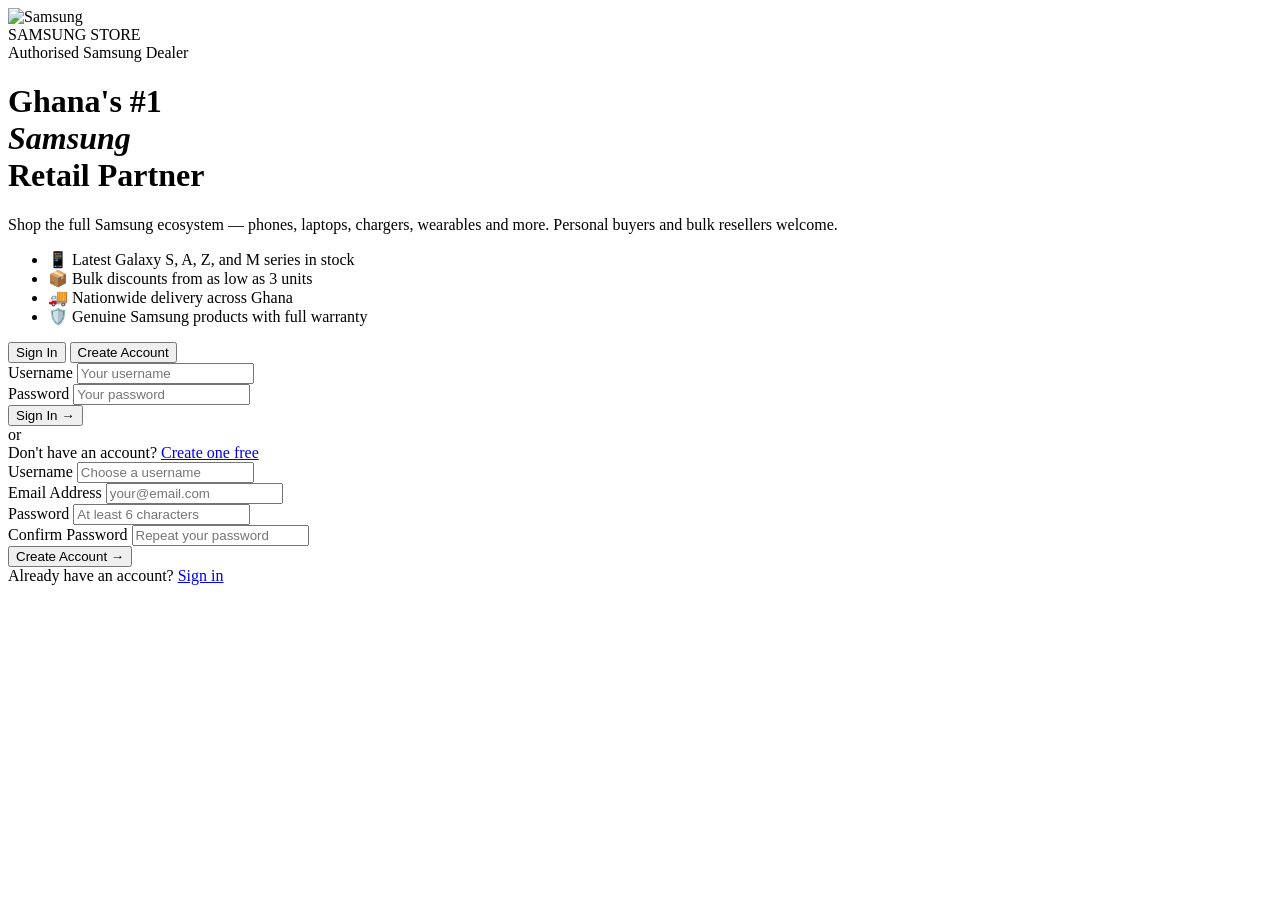
==== index.html @ 24522ba5 "Add files via upload" ====
<!DOCTYPE html>
<html lang="en">
<head>
  <meta charset="UTF-8">
  <meta name="format-detection" content="telephone=no">
<meta name="autocomplete" content="off">
  <meta name="viewport" content="width=device-width, initial-scale=1.0">
  <title>Samsung Dealer Store — Sign In</title>
  <link rel="stylesheet" href="/static/style.css">
  <link rel="icon" href="/static/assets/favicon.ico" type="image/x-icon">
  <!--
    ── FAVICON: place your favicon at assets/favicon.ico
    ── LOGO: place Samsung logo at assets/samsung-logo.png
  -->
</head>
<body data-page="auth" autocomplete="off">
  <!-- Trick browser autofill away from real fields -->
<input type="text" style="display:none" autocomplete="username">
<input type="password" style="display:none" autocomplete="new-password">

  <div class="auth-page">

    <!-- ── LEFT PANEL ── -->
    <div class="auth-left">
      <div class="auth-left-logo">
        <img src="/static/assets/logo001.jpg" alt="Samsung" width="130">
        <div class="nav-logo-text">SAMSUNG <span>STORE</span></div>
      </div>

      <div class="auth-eyebrow">Authorised Samsung Dealer</div>
      <h1 class="auth-headline">
        Ghana's #1<br>
        <em>Samsung</em><br>
        Retail Partner
      </h1>
      <p class="auth-sub">
        Shop the full Samsung ecosystem — phones, laptops, chargers, wearables
        and more. Personal buyers and bulk resellers welcome.
      </p>

      <ul class="auth-features">
        <li class="auth-feat">
          <span class="auth-feat-icon">📱</span>
          Latest Galaxy S, A, Z, and M series in stock
        </li>
        <li class="auth-feat">
          <span class="auth-feat-icon">📦</span>
          Bulk discounts from as low as 3 units
        </li>
        <li class="auth-feat">
          <span class="auth-feat-icon">🚚</span>
          Nationwide delivery across Ghana
        </li>
        <li class="auth-feat">
          <span class="auth-feat-icon">🛡️</span>
          Genuine Samsung products with full warranty
        </li>
      </ul>
    </div>

    <!-- ── RIGHT PANEL (FORMS) ── -->
    <div class="auth-right">

      <!-- Tabs -->
      <div class="auth-tabs">
        <button class="auth-tab active" data-tab="form-login">Sign In</button>
        <button class="auth-tab" data-tab="form-signup">Create Account</button>
      </div>

      <!-- LOGIN FORM -->
      <div class="auth-form active" id="form-login">
        <div class="form-group">
          <label class="form-label" for="login-username">Username</label>
          <input class="form-input" type="text" id="login-username" name="username"
                 placeholder="Your username" autocomplete="username">
          <span class="form-error" data-err="username"></span>
        </div>
        <div class="form-group">
          <label class="form-label" for="login-password">Password</label>
          <input class="form-input" type="password" id="login-password" name="password"
                 placeholder="Your password" autocomplete="off">
          <span class="form-error" data-err="password"></span>
        </div>
        <button class="btn-auth">Sign In →</button>
        <div class="auth-divider">or</div>
        <div class="auth-switch">
          Don't have an account?
          <a href="#" onclick="document.querySelector('[data-tab=form-signup]').click();return false;">
            Create one free
          </a>
        </div>
      </div>

      <!-- SIGNUP FORM -->
      <div class="auth-form" id="form-signup">
        <div class="form-group">
          <label class="form-label" for="signup-username">Username</label>
          <input class="form-input" type="text" id="signup-username" name="username"
                 placeholder="Choose a username" autocomplete="username">
          <span class="form-error" data-err="username"></span>
        </div>
        <div class="form-group">
  <label class="form-label" for="signup-email">Email Address</label>
  <input class="form-input" type="email" id="signup-email" name="email"
         placeholder="your@email.com" autocomplete="email">
  <span class="form-error" data-err="email"></span>
</div>
        <div class="form-group">
          <label class="form-label" for="signup-password">Password</label>
          <input class="form-input" type="password" id="signup-password" name="password"
                 placeholder="At least 6 characters" autocomplete="off">
          <span class="form-error" data-err="password"></span>
        </div>
        <div class="form-group">
          <label class="form-label" for="signup-confirm">Confirm Password</label>
          <input class="form-input" type="password" id="signup-confirm" name="confirm"
                 placeholder="Repeat your password" autocomplete="off">
          <span class="form-error" data-err="confirm"></span>
        </div>
        <button class="btn-auth">Create Account →</button>
        <div class="auth-switch">
          Already have an account?
          <a href="#" onclick="document.querySelector('[data-tab=form-login]').click();return false;">
            Sign in
          </a>
        </div>
      </div>

    </div><!-- /auth-right -->
  </div><!-- /auth-page -->

  <script>
  // Tab switching
  document.querySelectorAll('.auth-tab').forEach(tab => {
    tab.addEventListener('click', () => {
      document.querySelectorAll('.auth-tab').forEach(t => t.classList.remove('active'));
      document.querySelectorAll('.auth-form').forEach(f => f.classList.remove('active'));
      tab.classList.add('active');
      document.getElementById(tab.dataset.tab).classList.add('active');
    });
  });

  // Sign Up
  document.querySelector('#form-signup .btn-auth').addEventListener('click', async () => {
    const username = document.querySelector('#form-signup [name=username]').value.trim();
    const email    = document.querySelector('#form-signup [name=email]').value.trim();
    const password = document.querySelector('#form-signup [name=password]').value;
    const confirm  = document.querySelector('#form-signup [name=confirm]').value;

    if (!username || username.length < 3) { alert('Username must be at least 3 characters.'); return; }
    if (!email || !email.includes('@'))   { alert('Enter a valid email address.'); return; }
    if (!password || password.length < 6) { alert('Password must be at least 6 characters.'); return; }
    if (password !== confirm)             { alert('Passwords do not match.'); return; }

    const res  = await fetch('/api/register', {
      method:  'POST',
      headers: { 'Content-Type': 'application/json' },
      body:    JSON.stringify({ username, email, password })
    });
    const data = await res.json();
    if (data.ok) {
      localStorage.setItem('ss_session', JSON.stringify({ isLoggedIn: true, username }));
      window.location.href = '/store';
    } else {
      alert(data.msg);
    }
  });

  // Sign In
  document.querySelector('#form-login .btn-auth').addEventListener('click', async () => {
    const username = document.querySelector('#form-login [name=username]').value.trim();
    const password = document.querySelector('#form-login [name=password]').value;

    if (!username) { alert('Enter your username.'); return; }
    if (!password) { alert('Enter your password.'); return; }

    const res  = await fetch('/api/login', {
      method:  'POST',
      headers: { 'Content-Type': 'application/json' },
      body:    JSON.stringify({ username, password })
    });
    const data = await res.json();
    if (data.ok) {
      localStorage.setItem('ss_session', JSON.stringify({ isLoggedIn: true, username }));
      window.location.href = '/store';
    } else {
      alert(data.msg);
    }
  });

  // Enter key support
  document.querySelectorAll('.form-input').forEach(input => {
    input.addEventListener('keydown', e => {
      if (e.key === 'Enter') {
        const form = input.closest('.auth-form');
        form.querySelector('.btn-auth').click();
      }
    });
  });
</script>
<script>
  document.querySelectorAll('.auth-tab').forEach(tab => {
    tab.addEventListener('click', () => {
      document.querySelectorAll('.auth-tab').forEach(t => t.classList.remove('active'));
      document.querySelectorAll('.auth-form').forEach(f => f.classList.remove('active'));
      tab.classList.add('active');
      document.getElementById(tab.dataset.tab).classList.add('active');
    });
  });
</script>
</body>
</html>
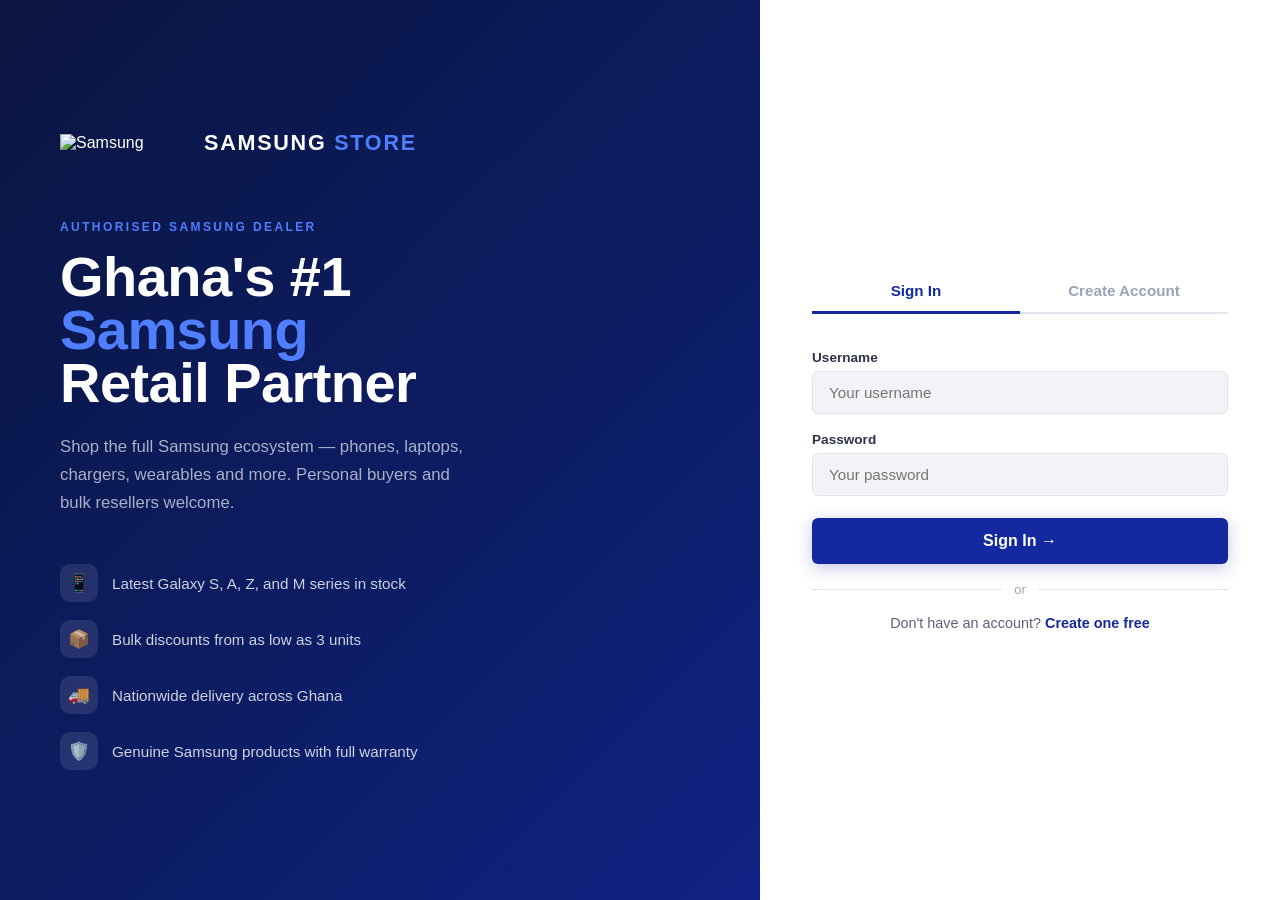
==== commit 650a2212: "Add files via upload" ====
--- a/index.html
+++ b/index.html
@@ -6,7 +6,7 @@
 <meta name="autocomplete" content="off">
   <meta name="viewport" content="width=device-width, initial-scale=1.0">
   <title>Samsung Dealer Store — Sign In</title>
-  <link rel="stylesheet" href="/static/style.css">
+  <link rel="stylesheet" href="style.css">
   <link rel="icon" href="/static/assets/favicon.ico" type="image/x-icon">
   <!--
     ── FAVICON: place your favicon at assets/favicon.ico
--- a/style.css
+++ b/style.css
@@ -0,0 +1,2226 @@
+/* ============================================================
+   SAMSUNG DEALER STORE — style.css
+   Design: Clean Samsung-inspired: navy + electric blue accent,
+   crisp white surfaces, Barlow Condensed headlines.
+   ============================================================ */
+
+/* ---------- Google Fonts ---------- */
+@import url('https://fonts.googleapis.com/css2?family=Barlow+Condensed:wght@400;600;700;800&family=Barlow:wght@300;400;500;600&display=swap');
+
+/* ---------- CSS Variables ---------- */
+:root {
+  --blue:       #1428A0;   /* Samsung brand blue */
+  --blue-light: #1E4CE8;
+  --blue-glow:  #4F7EFF;
+  --navy:       #0A1540;
+  --white:      #FFFFFF;
+  --off-white:  #F2F3F7;
+  --gray-100:   #F0F1F5;
+  --gray-200:   #E2E4ED;
+  --gray-400:   #9BA3B8;
+  --gray-600:   #5A6278;
+  --gray-800:   #2C3249;
+  --text:       #1A1F36;
+  --success:    #00A86B;
+  --danger:     #E8282B;
+  --warning:    #FF9900;
+
+  --radius-sm:  6px;
+  --radius:     12px;
+  --radius-lg:  20px;
+  --shadow-sm:  0 2px 8px rgba(20,40,160,.08);
+  --shadow:     0 6px 24px rgba(20,40,160,.12);
+  --shadow-lg:  0 16px 48px rgba(20,40,160,.18);
+  --transition: .22s cubic-bezier(.4,0,.2,1);
+
+  --nav-h: 68px;
+}
+
+/* ---------- Reset ---------- */
+*, *::before, *::after { box-sizing: border-box; margin: 0; padding: 0; }
+html { scroll-behavior: smooth; }
+body {
+  font-family: 'Barlow', sans-serif;
+  font-size: 16px;
+  color: var(--text);
+  background: var(--off-white);
+  min-height: 100vh;
+}
+img { display: block; max-width: 100%; }
+a { color: inherit; text-decoration: none; }
+button { font-family: inherit; cursor: pointer; border: none; background: none; }
+ul { list-style: none; }
+input, select, textarea { font-family: inherit; }
+
+/* ---------- Scrollbar ---------- */
+::-webkit-scrollbar { width: 6px; height: 6px; }
+::-webkit-scrollbar-track { background: var(--gray-100); }
+::-webkit-scrollbar-thumb { background: var(--blue-light); border-radius: 3px; }
+
+/* ======================================================
+   UTILITY
+   ====================================================== */
+.container {
+  width: 100%;
+  max-width: 1480px;
+  margin: 0 auto;
+  padding: 0 20px;
+}
+.sr-only {
+  position: absolute; width: 1px; height: 1px;
+  overflow: hidden; clip: rect(0,0,0,0);
+}
+.hidden { display: none !important; }
+
+/* ======================================================
+   NAVBAR
+   ====================================================== */
+.navbar {
+  position: sticky;
+  top: 0;
+  z-index: 900;
+  height: var(--nav-h);
+  background: var(--navy);
+  box-shadow: 0 2px 20px rgba(0,0,0,.3);
+  display: flex;
+  align-items: center;
+}
+.navbar .container {
+  display: flex;
+  align-items: center;
+  gap: 24px;
+  height: 100%;
+}
+.nav-logo {
+  display: flex;
+  align-items: center;
+  gap: 12px;
+  flex-shrink: 0;
+}
+.nav-logo-img {
+  width: 120px;
+  height: 32px;
+  /* ── INSERT LOGO IMAGE: place Samsung logo PNG/SVG here ── */
+  /* background: url('assets/samsung-logo.png') center/contain no-repeat; */
+  display: flex;
+  align-items: center;
+  justify-content: center;
+}
+.nav-logo-text {
+  font-family: 'Barlow Condensed', sans-serif;
+  font-weight: 800;
+  font-size: 1.35rem;
+  letter-spacing: .08em;
+  color: var(--white);
+  text-transform: uppercase;
+}
+.nav-logo-text span { color: var(--blue-glow); }
+
+.nav-search {
+  flex: 1;
+  max-width: 480px;
+  position: relative;
+  margin: 0 auto;
+}
+.nav-search input {
+  width: 100%;
+  padding: 10px 44px 10px 18px;
+  border-radius: 50px;
+  border: 2px solid rgba(255,255,255,.1);
+  background: rgba(255,255,255,.08);
+  color: var(--white);
+  font-size: .95rem;
+  transition: var(--transition);
+}
+.nav-search input::placeholder { color: var(--gray-400); }
+.nav-search input:focus {
+  outline: none;
+  border-color: var(--blue-glow);
+  background: rgba(255,255,255,.12);
+}
+.nav-search-btn {
+  position: absolute; right: 12px; top: 50%;
+  transform: translateY(-50%);
+  color: var(--gray-400);
+  font-size: 1.1rem;
+  transition: var(--transition);
+}
+.nav-search-btn:hover { color: var(--white); }
+
+.nav-actions {
+  display: flex;
+  align-items: center;
+  gap: 6px;
+  flex-shrink: 0;
+}
+.nav-greeting {
+  font-size: .85rem;
+  color: var(--gray-400);
+  white-space: nowrap;
+  padding: 0 8px;
+}
+.nav-greeting strong { color: var(--white); }
+
+.nav-btn {
+  display: flex;
+  align-items: center;
+  gap: 6px;
+  padding: 8px 14px;
+  border-radius: var(--radius-sm);
+  font-size: .875rem;
+  font-weight: 500;
+  color: var(--gray-400);
+  transition: var(--transition);
+  white-space: nowrap;
+}
+.nav-btn:hover { background: rgba(255,255,255,.08); color: var(--white); }
+.nav-btn-cart {
+  position: relative;
+  padding: 8px 16px;
+  background: var(--blue);
+  color: var(--white);
+  border-radius: var(--radius-sm);
+}
+.nav-btn-cart:hover { background: var(--blue-light); color: var(--white); }
+.cart-badge {
+  position: absolute;
+  top: -6px; right: -6px;
+  width: 20px; height: 20px;
+  border-radius: 50%;
+  background: var(--blue-glow);
+  color: var(--white);
+  font-size: .7rem;
+  font-weight: 700;
+  display: flex; align-items: center; justify-content: center;
+  border: 2px solid var(--navy);
+  transition: transform .2s;
+}
+.cart-badge.pulse { animation: badgePulse .35s ease; }
+
+@keyframes badgePulse {
+  0%   { transform: scale(1); }
+  50%  { transform: scale(1.4); }
+  100% { transform: scale(1); }
+}
+
+/* Mobile hamburger */
+.nav-hamburger {
+  display: none;
+  flex-direction: column;
+  gap: 5px;
+  padding: 6px;
+  cursor: pointer;
+}
+.nav-hamburger span {
+  display: block;
+  width: 24px; height: 2px;
+  background: var(--white);
+  border-radius: 2px;
+  transition: var(--transition);
+}
+
+/* ======================================================
+   HERO BANNER
+   ====================================================== */
+.hero {
+  background: linear-gradient(135deg, var(--navy) 0%, #0d1f6e 55%, #1428A0 100%);
+  color: var(--white);
+  padding: 64px 0 0;
+  overflow: hidden;
+  position: relative;
+}
+.hero::before {
+  content: '';
+  position: absolute;
+  inset: 0;
+  background: radial-gradient(ellipse 70% 80% at 70% 50%, rgba(79,126,255,.18) 0%, transparent 70%);
+  pointer-events: none;
+}
+.hero .container {
+  display: flex;
+  align-items: flex-end;
+  gap: 40px;
+  min-height: 380px;
+}
+.hero-copy { flex: 1; padding-bottom: 56px; }
+.hero-eyebrow {
+  font-size: .8rem;
+  font-weight: 600;
+  letter-spacing: .2em;
+  text-transform: uppercase;
+  color: var(--blue-glow);
+  margin-bottom: 16px;
+}
+.hero-title {
+  font-family: 'Barlow Condensed', sans-serif;
+  font-weight: 800;
+  font-size: clamp(2.4rem, 6vw, 4.5rem);
+  line-height: .96;
+  letter-spacing: -.01em;
+  margin-bottom: 20px;
+}
+.hero-title em {
+  font-style: normal;
+  color: var(--blue-glow);
+}
+.hero-sub {
+  font-size: 1.05rem;
+  color: rgba(255,255,255,.7);
+  max-width: 480px;
+  line-height: 1.6;
+  margin-bottom: 32px;
+}
+.hero-actions { display: flex; gap: 12px; flex-wrap: wrap; }
+.btn-primary {
+  padding: 13px 30px;
+  background: var(--blue-glow);
+  color: var(--white);
+  font-weight: 600;
+  font-size: .95rem;
+  border-radius: var(--radius-sm);
+  transition: var(--transition);
+  box-shadow: 0 4px 20px rgba(79,126,255,.4);
+}
+.btn-primary:hover {
+  background: #6B94FF;
+  transform: translateY(-2px);
+  box-shadow: 0 8px 28px rgba(79,126,255,.5);
+}
+.btn-ghost {
+  padding: 13px 30px;
+  border: 2px solid rgba(255,255,255,.25);
+  color: var(--white);
+  font-weight: 600;
+  font-size: .95rem;
+  border-radius: var(--radius-sm);
+  transition: var(--transition);
+}
+.btn-ghost:hover {
+  border-color: var(--white);
+  background: rgba(255,255,255,.08);
+}
+
+.hero-image {
+  width: 460px;
+  flex-shrink: 0;
+  align-self: flex-end;
+  overflow: hidden;
+  border-radius: var(--radius-lg) var(--radius-lg) 0 0;
+  display: flex;
+  align-items: flex-end;
+  justify-content: center;
+}
+.hero-img {
+  width: 100%;
+  height: auto;
+  max-height: 420px;
+  object-fit: cover;
+  object-position: center top;
+  display: block;
+  border-radius: var(--radius-lg) var(--radius-lg) 0 0;
+}
+.hero-image-placeholder {
+  display: flex;
+  flex-direction: column;
+  align-items: center;
+  justify-content: center;
+  gap: 12px;
+  color: rgba(255,255,255,.3);
+  font-size: .85rem;
+  width: 100%;
+  height: 320px;
+  border: 2px dashed rgba(255,255,255,.12);
+  border-radius: var(--radius-lg) var(--radius-lg) 0 0;
+  text-align: center;
+  padding: 20px;
+}
+.hero-image-placeholder svg { opacity: .4; }
+
+/* ======================================================
+   CATEGORY NAV STRIP
+   ====================================================== */
+.cat-strip {
+  background: var(--white);
+  border-bottom: 2px solid var(--gray-200);
+  position: sticky;
+  top: var(--nav-h);
+  z-index: 800;
+}
+.cat-strip .container {
+  display: flex;
+  align-items: stretch;
+  gap: 0;
+  overflow-x: auto;
+  -webkit-overflow-scrolling: touch;
+  scrollbar-width: none;
+}
+.cat-strip .container::-webkit-scrollbar { display: none; }
+.cat-btn {
+  flex-shrink: 0;
+  display: flex;
+  align-items: center;
+  gap: 8px;
+  padding: 16px 22px;
+  font-size: .92rem;
+  font-weight: 600;
+  color: var(--gray-600);
+  border-bottom: 3px solid transparent;
+  transition: var(--transition);
+  white-space: nowrap;
+}
+.cat-btn:hover { color: var(--blue); border-bottom-color: var(--blue-light); }
+.cat-btn.active { color: var(--blue); border-bottom-color: var(--blue); }
+.cat-btn svg { font-size: 1.1em; }
+
+/* ======================================================
+   PAGE SECTIONS
+   ====================================================== */
+.page-section { padding: 56px 0; }
+.section-header {
+  display: flex;
+  align-items: flex-end;
+  justify-content: space-between;
+  margin-bottom: 32px;
+  flex-wrap: wrap;
+  gap: 12px;
+}
+.section-title {
+  font-family: 'Barlow Condensed', sans-serif;
+  font-weight: 800;
+  font-size: clamp(1.5rem, 3vw, 2.2rem);
+  letter-spacing: -.01em;
+  color: var(--navy);
+}
+.section-count {
+  font-size: .85rem;
+  color: var(--gray-400);
+  font-weight: 500;
+}
+.view-all {
+  font-size: .9rem;
+  font-weight: 600;
+  color: var(--blue);
+  display: flex;
+  align-items: center;
+  gap: 4px;
+  transition: var(--transition);
+}
+.view-all:hover { color: var(--blue-light); gap: 8px; }
+
+/* ======================================================
+   PRODUCT GRID & CARDS
+   ====================================================== */
+.product-grid {
+  display: grid;
+  grid-template-columns: repeat(auto-fill, minmax(280px, 1fr));
+  gap: 24px;
+}
+
+.product-card {
+  background: var(--white);
+  border-radius: var(--radius);
+  overflow: hidden;
+  box-shadow: var(--shadow-sm);
+  transition: var(--transition);
+  position: relative;
+  display: flex;
+  flex-direction: column;
+  border: 1.5px solid var(--gray-200);
+}
+.product-card:hover {
+  box-shadow: var(--shadow);
+  transform: translateY(-4px);
+  border-color: var(--gray-200);
+}
+
+.product-image-wrap {
+  position: relative;
+  background: var(--gray-100);
+  aspect-ratio: 4/3;
+  overflow: hidden;
+  display: flex;
+  align-items: center;
+  justify-content: center;
+}
+/* ── PRODUCT IMAGES: replace .product-image-placeholder with actual <img> tags ── */
+.product-image-placeholder {
+  display: flex;
+  flex-direction: column;
+  align-items: center;
+  justify-content: center;
+  gap: 10px;
+  color: var(--gray-400);
+  font-size: .8rem;
+  text-align: center;
+  padding: 20px;
+  width: 100%;
+  height: 100%;
+  background: linear-gradient(145deg, var(--gray-100), #EAECF4);
+}
+.product-image-placeholder .img-label {
+  font-size: .7rem;
+  font-family: 'Barlow Condensed', sans-serif;
+  letter-spacing: .08em;
+  text-transform: uppercase;
+  color: var(--gray-600);
+  background: var(--white);
+  padding: 4px 10px;
+  border-radius: 30px;
+  border: 1px dashed var(--gray-400);
+}
+.product-image-placeholder svg { opacity: .35; }
+
+/* To add real image: 
+   <img src="assets/products/s24-ultra.jpg" alt="Samsung Galaxy S24 Ultra"
+        class="product-img" loading="lazy"> */
+.product-img {
+  width: 100%;
+  height: 100%;
+  object-fit: contain;
+  padding: 16px;
+  transition: transform .35s ease;
+}
+.product-card:hover .product-img { transform: scale(1.04); }
+
+.badge-wrap {
+  position: absolute;
+  top: 12px; left: 12px;
+  display: flex; flex-direction: column; gap: 6px;
+}
+.badge {
+  padding: 3px 10px;
+  border-radius: 30px;
+  font-size: .72rem;
+  font-weight: 700;
+  letter-spacing: .06em;
+  text-transform: uppercase;
+}
+.badge-new { background: var(--blue); color: var(--white); }
+.badge-sale { background: var(--danger); color: var(--white); }
+.badge-hot { background: var(--warning); color: var(--white); }
+.badge-bulk { background: #1E3A8A; color: #93C5FD; border: 1px solid #3B82F6; }
+
+.stock-indicator {
+  position: absolute;
+  bottom: 10px; right: 10px;
+  display: flex; align-items: center; gap: 5px;
+  font-size: .72rem; font-weight: 600;
+  background: rgba(255,255,255,.9);
+  backdrop-filter: blur(4px);
+  padding: 4px 10px;
+  border-radius: 30px;
+}
+.stock-dot {
+  width: 7px; height: 7px;
+  border-radius: 50%;
+}
+.stock-in .stock-dot { background: var(--success); }
+.stock-low .stock-dot { background: var(--warning); }
+.stock-out .stock-dot { background: var(--danger); }
+.stock-in  { color: var(--success); }
+.stock-low { color: var(--warning); }
+.stock-out { color: var(--danger); }
+
+.product-body {
+  padding: 18px;
+  display: flex;
+  flex-direction: column;
+  flex: 1;
+  gap: 8px;
+}
+.product-category {
+  font-size: .72rem;
+  font-weight: 600;
+  letter-spacing: .1em;
+  text-transform: uppercase;
+  color: var(--blue-light);
+}
+.product-name {
+  font-family: 'Barlow Condensed', sans-serif;
+  font-weight: 700;
+  font-size: 1.1rem;
+  line-height: 1.25;
+  color: var(--navy);
+}
+.product-spec {
+  font-size: .8rem;
+  color: var(--gray-600);
+  line-height: 1.5;
+}
+.product-pricing { margin-top: 6px; }
+.product-price {
+  font-family: 'Barlow Condensed', sans-serif;
+  font-weight: 800;
+  font-size: 1.45rem;
+  color: var(--navy);
+}
+.product-price-orig {
+  font-size: .9rem;
+  color: var(--gray-400);
+  text-decoration: line-through;
+  margin-left: 8px;
+  font-weight: 400;
+}
+.bulk-note {
+  font-size: .75rem;
+  color: var(--blue-light);
+  font-weight: 600;
+  background: rgba(20,40,160,.06);
+  padding: 4px 8px;
+  border-radius: 4px;
+  border-left: 3px solid var(--blue-light);
+}
+
+.product-foot {
+  padding: 14px 18px 18px;
+  display: flex;
+  gap: 8px;
+}
+.btn-add-cart {
+  flex: 1;
+  padding: 11px;
+  background: var(--blue);
+  color: var(--white);
+  border-radius: var(--radius-sm);
+  font-weight: 600;
+  font-size: .9rem;
+  display: flex; align-items: center; justify-content: center; gap: 8px;
+  transition: var(--transition);
+}
+.btn-add-cart:hover:not(:disabled) {
+  background: var(--blue-light);
+  transform: translateY(-1px);
+}
+.btn-add-cart:disabled {
+  background: var(--gray-200);
+  color: var(--gray-400);
+  cursor: not-allowed;
+}
+.btn-wishlist {
+  padding: 11px 13px;
+  border: 1.5px solid var(--gray-200);
+  border-radius: var(--radius-sm);
+  color: var(--gray-400);
+  transition: var(--transition);
+}
+.btn-wishlist:hover { border-color: var(--danger); color: var(--danger); }
+
+/* ======================================================
+   CART DRAWER
+   ====================================================== */
+.cart-overlay {
+  position: fixed;
+  inset: 0;
+  background: rgba(10,21,64,.5);
+  backdrop-filter: blur(4px);
+  z-index: 1000;
+  opacity: 0;
+  pointer-events: none;
+  transition: opacity .3s;
+}
+.cart-overlay.open {
+  opacity: 1;
+  pointer-events: all;
+}
+
+.cart-drawer {
+  position: fixed;
+  top: 0; right: 0;
+  width: 100%;
+  max-width: 440px;
+  height: 100%;
+  background: var(--white);
+  z-index: 1001;
+  display: flex;
+  flex-direction: column;
+  transform: translateX(100%);
+  transition: transform .35s cubic-bezier(.4,0,.2,1);
+  box-shadow: -8px 0 40px rgba(10,21,64,.2);
+}
+.cart-drawer.open { transform: translateX(0); }
+
+.cart-head {
+  display: flex;
+  align-items: center;
+  justify-content: space-between;
+  padding: 20px 24px;
+  border-bottom: 1px solid var(--gray-200);
+  background: var(--navy);
+  color: var(--white);
+}
+.cart-head-title {
+  font-family: 'Barlow Condensed', sans-serif;
+  font-weight: 800;
+  font-size: 1.2rem;
+  letter-spacing: .04em;
+}
+.cart-close {
+  width: 36px; height: 36px;
+  display: flex; align-items: center; justify-content: center;
+  border-radius: 50%;
+  color: rgba(255,255,255,.7);
+  font-size: 1.3rem;
+  transition: var(--transition);
+}
+.cart-close:hover { background: rgba(255,255,255,.1); color: var(--white); }
+
+.cart-body {
+  flex: 1;
+  overflow-y: auto;
+  padding: 16px;
+  display: flex;
+  flex-direction: column;
+  gap: 12px;
+}
+.cart-empty {
+  flex: 1;
+  display: flex;
+  flex-direction: column;
+  align-items: center;
+  justify-content: center;
+  gap: 16px;
+  color: var(--gray-400);
+  text-align: center;
+  padding: 40px 24px;
+}
+.cart-empty svg { opacity: .3; }
+.cart-empty p { font-size: 1rem; font-weight: 500; }
+.cart-empty small { font-size: .85rem; }
+
+.cart-item {
+  display: flex;
+  gap: 12px;
+  padding: 14px;
+  background: var(--gray-100);
+  border-radius: var(--radius-sm);
+  border: 1px solid var(--gray-200);
+  transition: var(--transition);
+}
+.cart-item-img {
+  width: 68px; height: 68px;
+  border-radius: 8px;
+  background: var(--white);
+  flex-shrink: 0;
+  display: flex; align-items: center; justify-content: center;
+  overflow: hidden;
+  border: 1px solid var(--gray-200);
+  /* ── CART THUMBNAILS: product thumbnail appears here ── */
+}
+.cart-item-img img {
+  width: 100%; height: 100%;
+  object-fit: contain;
+  padding: 6px;
+}
+.cart-item-img-placeholder {
+  color: var(--gray-400);
+  font-size: .6rem;
+  text-align: center;
+  padding: 4px;
+  line-height: 1.3;
+}
+.cart-item-info { flex: 1; min-width: 0; }
+.cart-item-name {
+  font-weight: 600;
+  font-size: .9rem;
+  color: var(--navy);
+  margin-bottom: 2px;
+  white-space: nowrap;
+  overflow: hidden;
+  text-overflow: ellipsis;
+}
+.cart-item-sku {
+  font-size: .75rem;
+  color: var(--gray-400);
+  margin-bottom: 8px;
+}
+.cart-item-price {
+  font-family: 'Barlow Condensed', sans-serif;
+  font-weight: 700;
+  font-size: 1rem;
+  color: var(--blue);
+}
+.cart-item-controls {
+  display: flex;
+  align-items: center;
+  gap: 8px;
+  margin-top: 8px;
+}
+.qty-btn {
+  width: 28px; height: 28px;
+  border-radius: 50%;
+  border: 1.5px solid var(--gray-200);
+  display: flex; align-items: center; justify-content: center;
+  font-size: 1rem;
+  font-weight: 600;
+  color: var(--navy);
+  transition: var(--transition);
+}
+.qty-btn:hover { background: var(--blue); border-color: var(--blue); color: var(--white); }
+.qty-val {
+  min-width: 28px;
+  text-align: center;
+  font-weight: 700;
+  font-size: .9rem;
+  color: var(--navy);
+}
+.cart-item-remove {
+  align-self: flex-start;
+  color: var(--gray-400);
+  font-size: .9rem;
+  padding: 4px;
+  border-radius: 4px;
+  transition: var(--transition);
+}
+.cart-item-remove:hover { color: var(--danger); background: rgba(232,40,43,.08); }
+
+.cart-foot {
+  border-top: 1px solid var(--gray-200);
+  padding: 20px;
+  display: flex;
+  flex-direction: column;
+  gap: 14px;
+  background: var(--off-white);
+}
+.cart-subtotal {
+  display: flex;
+  justify-content: space-between;
+  align-items: center;
+}
+.cart-subtotal-label { font-size: .9rem; color: var(--gray-600); }
+.cart-subtotal-val {
+  font-family: 'Barlow Condensed', sans-serif;
+  font-weight: 800;
+  font-size: 1.4rem;
+  color: var(--navy);
+}
+.btn-checkout {
+  width: 100%;
+  padding: 15px;
+  background: var(--blue);
+  color: var(--white);
+  border-radius: var(--radius-sm);
+  font-weight: 700;
+  font-size: 1rem;
+  display: flex; align-items: center; justify-content: center; gap: 10px;
+  transition: var(--transition);
+  box-shadow: 0 4px 16px rgba(20,40,160,.3);
+}
+.btn-checkout:hover {
+  background: var(--blue-light);
+  transform: translateY(-2px);
+  box-shadow: 0 8px 24px rgba(20,40,160,.4);
+}
+.btn-continue {
+  width: 100%;
+  padding: 11px;
+  border: 1.5px solid var(--gray-200);
+  color: var(--gray-600);
+  border-radius: var(--radius-sm);
+  font-weight: 600;
+  font-size: .9rem;
+  transition: var(--transition);
+}
+.btn-continue:hover { border-color: var(--blue); color: var(--blue); }
+
+/* ======================================================
+   PROMO BANNER STRIP
+   ====================================================== */
+.promo-strip {
+  background: var(--blue);
+  color: var(--white);
+  padding: 40px 0;
+  text-align: center;
+}
+.promo-strip .container {
+  display: grid;
+  grid-template-columns: repeat(auto-fit, minmax(200px, 1fr));
+  gap: 32px;
+}
+.promo-item { display: flex; align-items: center; gap: 14px; }
+.promo-icon {
+  width: 48px; height: 48px;
+  background: rgba(255,255,255,.15);
+  border-radius: 50%;
+  display: flex; align-items: center; justify-content: center;
+  font-size: 1.4rem;
+  flex-shrink: 0;
+}
+.promo-text { text-align: left; }
+.promo-text strong { display: block; font-weight: 700; font-size: .95rem; }
+.promo-text small { font-size: .8rem; opacity: .75; }
+
+/* ======================================================
+   AUTH PAGES
+   ====================================================== */
+.auth-page {
+  min-height: 100vh;
+  display: flex;
+  background: linear-gradient(135deg, var(--navy) 0%, #0d1f6e 55%, #1428A0 100%);
+}
+.auth-left {
+  flex: 1;
+  display: flex;
+  flex-direction: column;
+  justify-content: center;
+  padding: 60px;
+  color: var(--white);
+}
+.auth-left-logo {
+  display: flex;
+  align-items: center;
+  gap: 14px;
+  margin-bottom: 64px;
+}
+.auth-left-logo-img {
+  width: 140px; height: 38px;
+  /* ── INSERT LOGO HERE ── */
+}
+.auth-eyebrow {
+  font-size: .75rem;
+  font-weight: 600;
+  letter-spacing: .2em;
+  text-transform: uppercase;
+  color: var(--blue-glow);
+  margin-bottom: 16px;
+}
+.auth-headline {
+  font-family: 'Barlow Condensed', sans-serif;
+  font-weight: 800;
+  font-size: clamp(2rem, 5vw, 3.5rem);
+  line-height: .95;
+  letter-spacing: -.01em;
+  margin-bottom: 24px;
+}
+.auth-headline em { font-style: normal; color: var(--blue-glow); }
+.auth-sub {
+  font-size: 1.05rem;
+  color: rgba(255,255,255,.65);
+  line-height: 1.65;
+  max-width: 420px;
+  margin-bottom: 48px;
+}
+.auth-features { display: flex; flex-direction: column; gap: 18px; }
+.auth-feat {
+  display: flex;
+  align-items: center;
+  gap: 14px;
+  font-size: .95rem;
+  color: rgba(255,255,255,.8);
+}
+.auth-feat-icon {
+  width: 38px; height: 38px;
+  border-radius: 10px;
+  background: rgba(255,255,255,.1);
+  display: flex; align-items: center; justify-content: center;
+  font-size: 1.1rem;
+  flex-shrink: 0;
+}
+
+.auth-right {
+  width: 520px;
+  flex-shrink: 0;
+  background: var(--white);
+  display: flex;
+  flex-direction: column;
+  justify-content: center;
+  padding: 60px 52px;
+}
+.auth-tabs {
+  display: flex;
+  gap: 0;
+  margin-bottom: 36px;
+  border-bottom: 2px solid var(--gray-200);
+}
+.auth-tab {
+  flex: 1;
+  padding: 12px;
+  text-align: center;
+  font-weight: 700;
+  font-size: .95rem;
+  color: var(--gray-400);
+  border-bottom: 3px solid transparent;
+  margin-bottom: -2px;
+  transition: var(--transition);
+}
+.auth-tab.active { color: var(--blue); border-bottom-color: var(--blue); }
+.auth-tab:hover:not(.active) { color: var(--gray-800); }
+
+.auth-form { display: none; flex-direction: column; gap: 18px; }
+.auth-form.active { display: flex; }
+
+.form-group { display: flex; flex-direction: column; gap: 6px; }
+.form-label {
+  font-size: .85rem;
+  font-weight: 600;
+  color: var(--gray-800);
+}
+.form-input {
+  padding: 12px 16px;
+  border: 1.5px solid var(--gray-200);
+  border-radius: var(--radius-sm);
+  font-size: .95rem;
+  color: var(--text);
+  transition: var(--transition);
+  background: var(--off-white);
+}
+.form-input:focus {
+  outline: none;
+  border-color: var(--blue-light);
+  background: var(--white);
+  box-shadow: 0 0 0 3px rgba(30,76,232,.1);
+}
+.form-input.error { border-color: var(--danger); }
+.form-error {
+  font-size: .8rem;
+  color: var(--danger);
+  font-weight: 500;
+  display: none;
+}
+.form-error.show { display: block; }
+
+.form-row { display: grid; grid-template-columns: 1fr 1fr; gap: 14px; }
+
+.btn-auth {
+  padding: 14px;
+  background: var(--blue);
+  color: var(--white);
+  border-radius: var(--radius-sm);
+  font-weight: 700;
+  font-size: 1rem;
+  transition: var(--transition);
+  box-shadow: 0 4px 16px rgba(20,40,160,.25);
+  margin-top: 4px;
+}
+.btn-auth:hover {
+  background: var(--blue-light);
+  transform: translateY(-2px);
+  box-shadow: 0 8px 24px rgba(20,40,160,.35);
+}
+
+.auth-divider {
+  display: flex; align-items: center; gap: 12px;
+  font-size: .8rem; color: var(--gray-400);
+}
+.auth-divider::before, .auth-divider::after {
+  content: '';
+  flex: 1;
+  height: 1px;
+  background: var(--gray-200);
+}
+
+.auth-switch {
+  text-align: center;
+  font-size: .9rem;
+  color: var(--gray-600);
+}
+.auth-switch a { color: var(--blue); font-weight: 600; }
+.auth-switch a:hover { color: var(--blue-light); }
+
+/* ======================================================
+   CHECKOUT PAGE
+   ====================================================== */
+.checkout-page { padding: 40px 0 80px; }
+.checkout-header { background: var(--navy); color: var(--white); padding: 24px 0; }
+.checkout-header .container {
+  display: flex;
+  align-items: center;
+  justify-content: space-between;
+}
+.checkout-title {
+  font-family: 'Barlow Condensed', sans-serif;
+  font-weight: 800;
+  font-size: 1.6rem;
+  letter-spacing: .04em;
+}
+.checkout-steps {
+  display: flex;
+  align-items: center;
+  gap: 8px;
+  font-size: .85rem;
+}
+.step {
+  display: flex;
+  align-items: center;
+  gap: 6px;
+  color: rgba(255,255,255,.5);
+}
+.step.active { color: var(--white); font-weight: 600; }
+.step.done { color: var(--blue-glow); }
+.step-num {
+  width: 24px; height: 24px;
+  border-radius: 50%;
+  border: 1.5px solid currentColor;
+  display: flex; align-items: center; justify-content: center;
+  font-size: .75rem;
+  font-weight: 700;
+}
+.step-sep { color: rgba(255,255,255,.25); }
+
+.checkout-grid {
+  display: grid;
+  grid-template-columns: 1fr 380px;
+  gap: 32px;
+  align-items: start;
+  margin-top: 36px;
+}
+
+.checkout-card {
+  background: var(--white);
+  border-radius: var(--radius);
+  border: 1.5px solid var(--gray-200);
+  overflow: hidden;
+  margin-bottom: 24px;
+}
+.checkout-card-head {
+  padding: 18px 24px;
+  border-bottom: 1px solid var(--gray-200);
+  background: var(--gray-100);
+}
+.checkout-card-title {
+  font-family: 'Barlow Condensed', sans-serif;
+  font-weight: 800;
+  font-size: 1.1rem;
+  color: var(--navy);
+  display: flex;
+  align-items: center;
+  gap: 10px;
+}
+.checkout-card-body { padding: 24px; display: flex; flex-direction: column; gap: 16px; }
+
+.order-line {
+  display: flex;
+  align-items: center;
+  gap: 14px;
+  padding-bottom: 14px;
+  border-bottom: 1px solid var(--gray-100);
+}
+.order-line:last-child { border-bottom: none; padding-bottom: 0; }
+.order-line-img {
+  width: 56px; height: 56px;
+  background: var(--gray-100);
+  border-radius: 8px;
+  display: flex; align-items: center; justify-content: center;
+  flex-shrink: 0;
+  font-size: .6rem;
+  color: var(--gray-400);
+  text-align: center;
+  overflow: hidden;
+}
+.order-line-img img { width: 100%; height: 100%; object-fit: contain; padding: 6px; }
+.order-line-info { flex: 1; }
+.order-line-name { font-weight: 600; font-size: .9rem; color: var(--navy); }
+.order-line-meta { font-size: .78rem; color: var(--gray-400); margin-top: 2px; }
+.order-line-price {
+  font-family: 'Barlow Condensed', sans-serif;
+  font-weight: 700;
+  font-size: 1.05rem;
+  color: var(--navy);
+  white-space: nowrap;
+}
+
+.order-totals { display: flex; flex-direction: column; gap: 10px; }
+.order-total-row {
+  display: flex;
+  justify-content: space-between;
+  font-size: .9rem;
+  color: var(--gray-600);
+}
+.order-total-row.grand {
+  font-size: 1.1rem;
+  font-weight: 700;
+  color: var(--navy);
+  padding-top: 10px;
+  border-top: 2px solid var(--gray-200);
+  margin-top: 4px;
+}
+
+.payment-methods { display: flex; flex-direction: column; gap: 10px; }
+.payment-option {
+  display: flex;
+  align-items: center;
+  gap: 12px;
+  padding: 14px 16px;
+  border: 1.5px solid var(--gray-200);
+  border-radius: var(--radius-sm);
+  cursor: pointer;
+  transition: var(--transition);
+}
+.payment-option.selected {
+  border-color: var(--blue);
+  background: rgba(20,40,160,.04);
+}
+.payment-option input[type=radio] { accent-color: var(--blue); }
+.payment-option-name { font-weight: 600; font-size: .9rem; }
+.payment-option-sub { font-size: .78rem; color: var(--gray-400); }
+.payment-logos {
+  margin-left: auto;
+  display: flex;
+  gap: 6px;
+  font-size: .7rem;
+  color: var(--gray-400);
+}
+
+.card-fields { margin-top: 8px; display: none; flex-direction: column; gap: 14px; }
+.card-fields.show { display: flex; }
+
+.btn-place-order {
+  width: 100%;
+  padding: 15px;
+  background: var(--blue);
+  color: var(--white);
+  border-radius: var(--radius-sm);
+  font-weight: 700;
+  font-size: 1rem;
+  display: flex; align-items: center; justify-content: center; gap: 10px;
+  transition: var(--transition);
+  box-shadow: 0 4px 16px rgba(20,40,160,.3);
+}
+.btn-place-order:hover {
+  background: var(--blue-light);
+  transform: translateY(-2px);
+}
+.secure-note {
+  display: flex;
+  align-items: center;
+  justify-content: center;
+  gap: 6px;
+  font-size: .78rem;
+  color: var(--gray-400);
+  margin-top: 10px;
+}
+
+/* ======================================================
+   PAYMENT MODAL
+   ====================================================== */
+.modal-overlay {
+  position: fixed;
+  inset: 0;
+  background: rgba(10,21,64,.65);
+  backdrop-filter: blur(6px);
+  z-index: 2000;
+  display: flex;
+  align-items: center;
+  justify-content: center;
+  opacity: 0;
+  pointer-events: none;
+  transition: opacity .3s;
+}
+.modal-overlay.open { opacity: 1; pointer-events: all; }
+
+.modal {
+  background: var(--white);
+  border-radius: var(--radius-lg);
+  padding: 48px 52px;
+  max-width: 460px;
+  width: 90%;
+  text-align: center;
+  box-shadow: var(--shadow-lg);
+  transform: scale(.92);
+  transition: transform .35s cubic-bezier(.34,1.56,.64,1);
+}
+.modal-overlay.open .modal { transform: scale(1); }
+
+.modal-icon {
+  width: 80px; height: 80px;
+  border-radius: 50%;
+  margin: 0 auto 24px;
+  display: flex; align-items: center; justify-content: center;
+  font-size: 2.2rem;
+}
+.modal-icon-processing { background: rgba(20,40,160,.1); }
+.modal-icon-success { background: rgba(0,168,107,.1); }
+
+.spinner {
+  width: 48px; height: 48px;
+  border: 4px solid var(--gray-200);
+  border-top-color: var(--blue);
+  border-radius: 50%;
+  animation: spin .7s linear infinite;
+}
+@keyframes spin { to { transform: rotate(360deg); } }
+
+.modal-title {
+  font-family: 'Barlow Condensed', sans-serif;
+  font-weight: 800;
+  font-size: 1.8rem;
+  color: var(--navy);
+  margin-bottom: 12px;
+}
+.modal-sub {
+  font-size: .95rem;
+  color: var(--gray-600);
+  line-height: 1.6;
+  margin-bottom: 28px;
+}
+.modal-order-num {
+  font-size: .85rem;
+  background: var(--gray-100);
+  border-radius: var(--radius-sm);
+  padding: 10px 20px;
+  font-weight: 600;
+  color: var(--navy);
+  margin-bottom: 28px;
+  display: inline-block;
+}
+
+/* ======================================================
+   FOOTER
+   ====================================================== */
+.footer {
+  background: var(--navy);
+  color: rgba(255,255,255,.7);
+  padding: 56px 0 28px;
+}
+.footer-grid {
+  display: grid;
+  grid-template-columns: 2fr 1fr 1fr 1fr;
+  gap: 40px;
+  margin-bottom: 48px;
+}
+.footer-brand-logo {
+  margin-bottom: 16px;
+  font-family: 'Barlow Condensed', sans-serif;
+  font-weight: 800;
+  font-size: 1.5rem;
+  color: var(--white);
+  letter-spacing: .05em;
+}
+.footer-brand-logo span { color: var(--blue-glow); }
+.footer-about { font-size: .87rem; line-height: 1.7; max-width: 260px; }
+.footer-col-title {
+  font-family: 'Barlow Condensed', sans-serif;
+  font-weight: 700;
+  font-size: .95rem;
+  letter-spacing: .1em;
+  text-transform: uppercase;
+  color: var(--white);
+  margin-bottom: 20px;
+}
+.footer-links { display: flex; flex-direction: column; gap: 10px; }
+.footer-link {
+  font-size: .87rem;
+  color: rgba(255,255,255,.6);
+  transition: var(--transition);
+}
+.footer-link:hover { color: var(--blue-glow); }
+.footer-bottom {
+  border-top: 1px solid rgba(255,255,255,.08);
+  padding-top: 24px;
+  display: flex;
+  justify-content: space-between;
+  align-items: center;
+  font-size: .82rem;
+  flex-wrap: wrap;
+  gap: 12px;
+}
+.footer-legal { display: flex; gap: 20px; }
+.footer-legal a { color: rgba(255,255,255,.45); transition: var(--transition); }
+.footer-legal a:hover { color: rgba(255,255,255,.8); }
+
+/* ======================================================
+   TOAST / NOTIFICATION
+   ====================================================== */
+.toast-container {
+  position: fixed;
+  bottom: 24px;
+  right: 24px;
+  z-index: 3000;
+  display: flex;
+  flex-direction: column;
+  gap: 10px;
+}
+.toast {
+  display: flex;
+  align-items: center;
+  gap: 12px;
+  padding: 14px 18px;
+  background: var(--navy);
+  color: var(--white);
+  border-radius: var(--radius-sm);
+  box-shadow: var(--shadow-lg);
+  font-size: .9rem;
+  font-weight: 500;
+  animation: toastIn .3s ease;
+  border-left: 4px solid var(--blue-glow);
+  min-width: 260px;
+  max-width: 340px;
+}
+.toast.success { border-left-color: var(--success); }
+.toast.error { border-left-color: var(--danger); }
+.toast-icon { font-size: 1.1rem; flex-shrink: 0; }
+.toast-msg { flex: 1; }
+.toast-out { animation: toastOut .3s ease forwards; }
+
+@keyframes toastIn {
+  from { transform: translateX(110%); opacity: 0; }
+  to   { transform: translateX(0); opacity: 1; }
+}
+@keyframes toastOut {
+  from { transform: translateX(0); opacity: 1; }
+  to   { transform: translateX(110%); opacity: 0; }
+}
+
+/* ======================================================
+   NO RESULTS
+   ====================================================== */
+.no-results {
+  text-align: center;
+  padding: 60px 20px;
+  color: var(--gray-400);
+  grid-column: 1/-1;
+}
+.no-results svg { margin: 0 auto 16px; opacity: .3; }
+.no-results p { font-size: 1.05rem; font-weight: 500; }
+
+/* ── FIX 1: Password eye toggle ── */
+.input-eye-wrap {
+  position: relative;
+  display: flex;
+  align-items: center;
+}
+.input-eye-wrap .form-input {
+  width: 100%;
+  padding-right: 44px;
+}
+.eye-btn {
+  position: absolute;
+  right: 12px;
+  background: none;
+  border: none;
+  cursor: pointer;
+  color: var(--gray-400);
+  display: flex;
+  align-items: center;
+  padding: 4px;
+  border-radius: 4px;
+  transition: color var(--transition);
+}
+.eye-btn:hover { color: var(--blue); }
+.eye-icon { display: block; }
+.eye-icon.hidden { display: none; }
+
+/* ── FIX 4: Hero image fills container properly ── */
+.hero-image {
+  width: 420px;
+  flex-shrink: 0;
+  align-self: flex-end;
+  min-height: 340px;
+  display: flex;
+  align-items: flex-end;
+  justify-content: center;
+  overflow: hidden;
+  background: transparent;
+  border-radius: var(--radius-lg) var(--radius-lg) 0 0;
+}
+.hero-img {
+  width: 100%;
+  height: 100%;
+  min-height: 340px;
+  object-fit: contain;
+  object-position: bottom center;
+  display: block;
+  border-radius: var(--radius-lg) var(--radius-lg) 0 0;
+  filter: drop-shadow(0 20px 40px rgba(0,0,0,.35));
+}
+
+/* ── FIX 5: Logout button — always visible, mobile-friendly ── */
+.nav-btn-logout {
+  display: flex !important;
+  align-items: center;
+  gap: 6px;
+  padding: 8px 14px;
+  border-radius: var(--radius-sm);
+  font-size: .875rem;
+  font-weight: 600;
+  color: rgba(255,255,255,.75);
+  border: 1.5px solid rgba(255,255,255,.2);
+  transition: var(--transition);
+  white-space: nowrap;
+  flex-shrink: 0;
+}
+.nav-btn-logout:hover {
+  background: rgba(232,40,43,.15);
+  border-color: var(--danger);
+  color: #ff7c7e;
+}
+@media (max-width: 480px) {
+  .nav-btn-logout .logout-label { display: none; }
+  .nav-btn-logout {
+    padding: 8px 10px;
+    border-radius: 50%;
+    width: 38px;
+    height: 38px;
+    justify-content: center;
+  }
+}
+
+/* ── FIX 6: Back-to-top button ── */
+.back-to-top {
+  position: fixed;
+  bottom: 28px;
+  right: 28px;
+  z-index: 500;
+  width: 48px;
+  height: 48px;
+  border-radius: 50%;
+  background: var(--blue);
+  color: var(--white);
+  border: none;
+  cursor: pointer;
+  display: flex;
+  align-items: center;
+  justify-content: center;
+  box-shadow: 0 4px 20px rgba(20,40,160,.4);
+  opacity: 0;
+  transform: translateY(16px);
+  pointer-events: none;
+  transition: opacity .3s, transform .3s, background .2s;
+}
+.back-to-top.visible {
+  opacity: 1;
+  transform: translateY(0);
+  pointer-events: all;
+}
+.back-to-top:hover {
+  background: var(--blue-light);
+  transform: translateY(-3px);
+  box-shadow: 0 8px 28px rgba(20,40,160,.5);
+}
+@media (max-width: 480px) {
+  .back-to-top { bottom: 18px; right: 16px; width: 42px; height: 42px; }
+}
+
+
+@media (max-width: 1100px) {
+  .footer-grid { grid-template-columns: 1fr 1fr; }
+  .checkout-grid { grid-template-columns: 1fr; }
+  .checkout-grid aside { order: -1; }
+}
+
+@media (max-width: 900px) {
+  .auth-left { display: none; }
+  .auth-right { width: 100%; padding: 48px 32px; }
+  .hero .container { flex-direction: column; }
+  .hero-image { width: 100%; max-width: 360px; align-self: center; }
+}
+
+@media (max-width: 768px) {
+  .nav-search { display: none; }
+  .nav-greeting { display: none; }
+  .nav-hamburger { display: flex; }
+  .product-grid { grid-template-columns: repeat(auto-fill, minmax(200px, 1fr)); gap: 16px; }
+  .footer-grid { grid-template-columns: 1fr; }
+  .promo-strip .container { grid-template-columns: 1fr; }
+  .cart-drawer { max-width: 100%; }
+  .form-row { grid-template-columns: 1fr; }
+}
+
+@media (max-width: 480px) {
+  .hero { padding: 40px 0 0; }
+  .hero .container { min-height: auto; padding-bottom: 40px; }
+  .hero-image { display: none; }
+  .product-grid { grid-template-columns: 1fr 1fr; gap: 12px; }
+  .auth-right { padding: 32px 20px; }
+  .modal { padding: 36px 24px; }
+  .checkout-steps { display: none; }
+  .nav-btn span { display: none; }
+  .hero-image { display: none; }
+}
+
+@media (min-width: 1600px) {
+  :root { font-size: 17px; }
+  .product-grid { grid-template-columns: repeat(auto-fill, minmax(300px, 1fr)); }
+}
+
+/* ============================================================
+   DARK MODE
+   ============================================================ */
+[data-theme="dark"] {
+  --white:      #1A1F2E;
+  --off-white:  #141824;
+  --gray-100:   #1E2435;
+  --gray-200:   #262D42;
+  --gray-400:   #6B7494;
+  --gray-600:   #8892B0;
+  --gray-800:   #A8B2D0;
+  --text:       #CCD6F6;
+  --navy:       #0A0E1A;
+  --shadow-sm:  0 2px 8px rgba(0,0,0,.3);
+  --shadow:     0 6px 24px rgba(0,0,0,.4);
+  --shadow-lg:  0 16px 48px rgba(0,0,0,.5);
+}
+[data-theme="dark"] .product-card { background: var(--gray-100); border-color: var(--gray-200); }
+[data-theme="dark"] .cat-strip { background: var(--gray-100); border-color: var(--gray-200); }
+[data-theme="dark"] .cat-btn { color: var(--gray-400); }
+[data-theme="dark"] .cat-btn.active { color: var(--blue-glow); border-bottom-color: var(--blue-glow); }
+[data-theme="dark"] .auth-right { background: var(--gray-100); }
+[data-theme="dark"] .form-input { background: var(--gray-200); border-color: var(--gray-200); color: var(--text); }
+[data-theme="dark"] .checkout-card { background: var(--gray-100); border-color: var(--gray-200); }
+[data-theme="dark"] .checkout-card-head { background: var(--gray-200); }
+[data-theme="dark"] .cart-drawer { background: var(--gray-100); }
+[data-theme="dark"] .cart-item { background: var(--gray-200); border-color: var(--gray-200); }
+[data-theme="dark"] .cart-foot { background: var(--off-white); }
+[data-theme="dark"] .product-name { color: #CCD6F6; }
+[data-theme="dark"] .section-title { color: #CCD6F6; }
+[data-theme="dark"] .product-price { color: #CCD6F6; }
+[data-theme="dark"] .order-line-name { color: #CCD6F6; }
+[data-theme="dark"] .cart-item-name { color: #CCD6F6; }
+
+/* ============================================================
+   PROMO BANNER
+   ============================================================ */
+.promo-banner {
+  background: linear-gradient(90deg, var(--blue) 0%, #6B94FF 100%);
+  color: var(--white);
+  text-align: center;
+  padding: 10px 20px;
+  font-size: .88rem;
+  display: flex;
+  align-items: center;
+  justify-content: center;
+  gap: 12px;
+  position: relative;
+  z-index: 950;
+}
+.promo-banner strong { font-weight: 700; }
+.promo-banner-close {
+  background: rgba(255,255,255,.2);
+  border: none;
+  color: var(--white);
+  width: 22px; height: 22px;
+  border-radius: 50%;
+  font-size: .8rem;
+  cursor: pointer;
+  display: flex; align-items: center; justify-content: center;
+  flex-shrink: 0;
+  transition: var(--transition);
+}
+.promo-banner-close:hover { background: rgba(255,255,255,.35); }
+
+/* ============================================================
+   SIDE MENU
+   ============================================================ */
+.menu-overlay {
+  position: fixed; inset: 0;
+  background: rgba(10,21,64,.5);
+  backdrop-filter: blur(4px);
+  z-index: 1100;
+  opacity: 0; pointer-events: none;
+  transition: opacity .3s;
+}
+.menu-overlay.open { opacity: 1; pointer-events: all; }
+
+.side-menu {
+  position: fixed;
+  top: 0; right: 0;
+  width: 300px; height: 100%;
+  background: var(--navy);
+  z-index: 1101;
+  display: flex; flex-direction: column;
+  transform: translateX(100%);
+  transition: transform .35s cubic-bezier(.4,0,.2,1);
+  box-shadow: -8px 0 40px rgba(0,0,0,.3);
+  overflow-y: auto;
+}
+.side-menu.open { transform: translateX(0); }
+
+.side-menu-head {
+  display: flex; align-items: center; justify-content: space-between;
+  padding: 20px 20px;
+  border-bottom: 1px solid rgba(255,255,255,.08);
+}
+.side-menu-close {
+  width: 32px; height: 32px;
+  border-radius: 50%;
+  background: rgba(255,255,255,.08);
+  color: rgba(255,255,255,.7);
+  font-size: 1rem;
+  display: flex; align-items: center; justify-content: center;
+  transition: var(--transition);
+}
+.side-menu-close:hover { background: rgba(255,255,255,.15); color: var(--white); }
+
+.side-menu-user {
+  padding: 20px;
+  display: flex; align-items: center; gap: 12px;
+  border-bottom: 1px solid rgba(255,255,255,.08);
+}
+.side-menu-avatar {
+  width: 44px; height: 44px;
+  border-radius: 50%;
+  background: rgba(255,255,255,.1);
+  display: flex; align-items: center; justify-content: center;
+  font-size: 1.4rem;
+}
+.side-menu-username {
+  font-weight: 700; color: var(--white); font-size: .95rem;
+}
+
+.side-menu-nav { display: flex; flex-direction: column; padding: 8px 0; flex: 1; }
+
+.side-menu-item {
+  display: flex; align-items: center; gap: 14px;
+  padding: 14px 20px;
+  font-size: .9rem; font-weight: 500;
+  color: rgba(255,255,255,.7);
+  transition: var(--transition);
+  border: none; background: none; cursor: pointer;
+  text-align: left; width: 100%;
+}
+.side-menu-item:hover { background: rgba(255,255,255,.06); color: var(--white); }
+.side-menu-item svg { flex-shrink: 0; opacity: .7; }
+
+.side-menu-divider {
+  height: 1px; background: rgba(255,255,255,.08); margin: 8px 0;
+}
+
+.side-menu-theme-row {
+  justify-content: space-between; cursor: default;
+}
+.side-menu-theme-row:hover { background: none; }
+
+.theme-toggle {
+  width: 44px; height: 24px;
+  background: rgba(255,255,255,.15);
+  border-radius: 12px;
+  position: relative; cursor: pointer;
+  transition: background .3s;
+  flex-shrink: 0;
+}
+.theme-toggle.dark { background: var(--blue); }
+.theme-toggle-knob {
+  position: absolute;
+  top: 3px; left: 3px;
+  width: 18px; height: 18px;
+  border-radius: 50%;
+  background: var(--white);
+  transition: transform .3s;
+}
+.theme-toggle.dark .theme-toggle-knob { transform: translateX(20px); }
+
+.side-menu-logout { color: rgba(255,100,100,.8); }
+.side-menu-logout:hover { background: rgba(232,40,43,.1); color: #ff7c7e; }
+
+/* Hamburger always visible */
+.nav-hamburger {
+  display: flex !important;
+  flex-direction: column;
+  gap: 5px; padding: 6px; cursor: pointer;
+}
+.nav-hamburger span {
+  display: block; width: 22px; height: 2px;
+  background: var(--white); border-radius: 2px;
+  transition: var(--transition);
+}
+
+/* ============================================================
+   MOBILE SEARCH BAR
+   ============================================================ */
+.mobile-search-bar {
+  display: none;
+  padding: 10px 16px;
+  background: var(--navy);
+  border-top: 1px solid rgba(255,255,255,.06);
+}
+@media (max-width: 768px) {
+  .mobile-search-bar { display: block; }
+  .nav-search { display: none; }
+}
+
+/* ============================================================
+   TRUST STRIP
+   ============================================================ */
+.trust-strip {
+  background: var(--white);
+  border-bottom: 1px solid var(--gray-200);
+  padding: 16px 0;
+}
+.trust-strip .container {
+  display: flex; flex-wrap: wrap; gap: 20px; justify-content: space-between;
+}
+.trust-item {
+  display: flex; align-items: center; gap: 10px;
+  font-size: .82rem; color: var(--gray-600);
+}
+.trust-icon { font-size: 1.3rem; }
+.trust-item strong { display: block; font-weight: 700; color: var(--navy); font-size: .85rem; }
+.trust-item small { font-size: .75rem; }
+[data-theme="dark"] .trust-strip { background: var(--gray-100); border-color: var(--gray-200); }
+[data-theme="dark"] .trust-item strong { color: #CCD6F6; }
+
+/* ============================================================
+   NEWSLETTER
+   ============================================================ */
+.newsletter-section {
+  background: linear-gradient(135deg, var(--navy), #1428A0);
+  padding: 48px 0;
+}
+.newsletter-wrap {
+  display: flex; align-items: center; justify-content: space-between;
+  gap: 32px; flex-wrap: wrap;
+}
+.newsletter-title {
+  font-family: 'Barlow Condensed', sans-serif;
+  font-weight: 800; font-size: 1.6rem; color: var(--white); margin-bottom: 6px;
+}
+.newsletter-sub { font-size: .9rem; color: rgba(255,255,255,.65); }
+.newsletter-form {
+  display: flex; gap: 10px; flex-wrap: wrap;
+  min-width: 300px;
+}
+.newsletter-form input {
+  flex: 1; padding: 12px 16px;
+  border: 2px solid rgba(255,255,255,.2);
+  border-radius: var(--radius-sm);
+  background: rgba(255,255,255,.1);
+  color: var(--white); font-size: .9rem;
+}
+.newsletter-form input::placeholder { color: rgba(255,255,255,.45); }
+.newsletter-form input:focus { outline: none; border-color: var(--blue-glow); }
+
+/* ============================================================
+   PRODUCT QUICK VIEW BUTTON
+   ============================================================ */
+.btn-quick-view {
+  position: absolute;
+  bottom: 10px; left: 50%; transform: translateX(-50%) translateY(8px);
+  background: rgba(20,40,160,.9);
+  color: var(--white);
+  border: none; border-radius: 30px;
+  padding: 6px 14px;
+  font-size: .75rem; font-weight: 600;
+  display: flex; align-items: center; gap: 5px;
+  opacity: 0; pointer-events: none;
+  transition: var(--transition);
+  white-space: nowrap;
+  cursor: pointer;
+  z-index: 2;
+}
+.product-card:hover .btn-quick-view {
+  opacity: 1; pointer-events: all; transform: translateX(-50%) translateY(0);
+}
+.product-card { cursor: pointer; }
+
+/* ============================================================
+   PRODUCT DETAIL MODAL
+   ============================================================ */
+.product-modal-overlay {
+  position: fixed; inset: 0;
+  background: rgba(10,21,64,.65);
+  backdrop-filter: blur(6px);
+  z-index: 2000;
+  display: flex; align-items: center; justify-content: center;
+  opacity: 0; pointer-events: none;
+  transition: opacity .3s;
+  padding: 20px;
+}
+.product-modal-overlay.open { opacity: 1; pointer-events: all; }
+
+.product-modal {
+  background: var(--white);
+  border-radius: var(--radius-lg);
+  width: 100%; max-width: 860px;
+  max-height: 90vh;
+  overflow-y: auto;
+  position: relative;
+  transform: scale(.94);
+  transition: transform .3s cubic-bezier(.34,1.56,.64,1);
+  box-shadow: var(--shadow-lg);
+}
+.product-modal.open { transform: scale(1); }
+
+.product-modal-close {
+  position: sticky; top: 12px; float: right;
+  margin: 12px 12px 0 0;
+  width: 36px; height: 36px;
+  border-radius: 50%;
+  background: var(--gray-100);
+  color: var(--gray-600);
+  font-size: 1rem;
+  display: flex; align-items: center; justify-content: center;
+  transition: var(--transition);
+  z-index: 1;
+}
+.product-modal-close:hover { background: var(--danger); color: var(--white); }
+
+.product-modal-body { padding: 24px; }
+
+.modal-product-layout {
+  display: grid; grid-template-columns: 1fr 1fr; gap: 32px;
+}
+.modal-product-gallery {
+  position: relative; border-radius: var(--radius);
+  background: var(--gray-100); overflow: hidden;
+  aspect-ratio: 1;
+  display: flex; align-items: center; justify-content: center;
+}
+.modal-product-img {
+  width: 100%; height: 100%;
+  object-fit: contain; padding: 20px;
+}
+.modal-product-img-placeholder {
+  display: flex; align-items: center; justify-content: center;
+  color: var(--gray-400); width: 100%; height: 100%;
+}
+.modal-stock-badge {
+  position: absolute; bottom: 12px; right: 12px;
+  display: flex; align-items: center; gap: 5px;
+  font-size: .75rem; font-weight: 600;
+  background: rgba(255,255,255,.95);
+  padding: 4px 10px; border-radius: 30px;
+}
+.modal-product-name {
+  font-family: 'Barlow Condensed', sans-serif;
+  font-weight: 800; font-size: 1.8rem; color: var(--navy);
+  line-height: 1.1; margin: 8px 0;
+}
+.modal-product-spec {
+  font-size: .88rem; color: var(--gray-600); line-height: 1.7;
+  margin-bottom: 16px;
+}
+.modal-product-price {
+  font-family: 'Barlow Condensed', sans-serif;
+  font-weight: 800; font-size: 2rem; color: var(--navy);
+  margin: 16px 0;
+}
+.modal-options { margin: 16px 0; }
+.modal-options-label {
+  font-size: .8rem; font-weight: 700; color: var(--gray-600);
+  text-transform: uppercase; letter-spacing: .08em; margin-bottom: 8px;
+}
+.modal-options-btns { display: flex; gap: 8px; flex-wrap: wrap; }
+.modal-opt-btn {
+  padding: 6px 16px;
+  border: 1.5px solid var(--gray-200);
+  border-radius: var(--radius-sm);
+  font-size: .85rem; font-weight: 600; color: var(--gray-600);
+  transition: var(--transition); cursor: pointer; background: none;
+}
+.modal-opt-btn.active { border-color: var(--blue); color: var(--blue); background: rgba(20,40,160,.06); }
+.modal-opt-btn:hover:not(.active) { border-color: var(--gray-400); }
+
+.modal-product-actions { display: flex; gap: 10px; margin: 20px 0; flex-wrap: wrap; }
+.btn-buy-now {
+  flex: 1; padding: 12px;
+  background: var(--navy); color: var(--white);
+  border-radius: var(--radius-sm);
+  font-weight: 700; font-size: .9rem;
+  transition: var(--transition); border: none; cursor: pointer;
+}
+.btn-buy-now:hover { background: var(--gray-800); transform: translateY(-1px); }
+.modal-add-cart { flex: 1; }
+
+.modal-meta {
+  display: flex; flex-direction: column; gap: 6px;
+  font-size: .8rem; color: var(--gray-400);
+}
+.modal-meta span { display: flex; align-items: center; gap: 6px; }
+
+/* Related products */
+.modal-related { margin-top: 32px; border-top: 1px solid var(--gray-200); padding-top: 24px; }
+.modal-related-title {
+  font-family: 'Barlow Condensed', sans-serif;
+  font-weight: 800; font-size: 1.2rem; color: var(--navy); margin-bottom: 16px;
+}
+.modal-related-grid {
+  display: grid; grid-template-columns: repeat(auto-fill, minmax(140px, 1fr)); gap: 12px;
+}
+.modal-related-card {
+  border: 1.5px solid var(--gray-200); border-radius: var(--radius-sm);
+  overflow: hidden; cursor: pointer; transition: var(--transition);
+}
+.modal-related-card:hover { border-color: var(--blue); box-shadow: var(--shadow-sm); transform: translateY(-2px); }
+.modal-related-img {
+  background: var(--gray-100); aspect-ratio: 1;
+  display: flex; align-items: center; justify-content: center; overflow: hidden;
+}
+.modal-related-img img { width: 100%; height: 100%; object-fit: contain; padding: 8px; }
+.modal-related-img-ph { font-size: 1.5rem; color: var(--gray-400); }
+.modal-related-name { font-size: .75rem; font-weight: 600; color: var(--navy); padding: 6px 8px 2px; line-height: 1.3; }
+.modal-related-price { font-size: .78rem; color: var(--blue); font-weight: 700; padding: 0 8px 8px; }
+
+@media (max-width: 600px) {
+  .modal-product-layout { grid-template-columns: 1fr; }
+  .product-modal-body { padding: 16px; }
+}
+
+/* ============================================================
+   CART PRICING — unit × qty = total
+   ============================================================ */
+.cart-item-pricing {
+  display: flex; align-items: center; gap: 5px;
+  flex-wrap: wrap; margin: 4px 0 8px;
+}
+.cart-unit-price { font-size: .78rem; color: var(--gray-600); font-weight: 500; }
+.cart-price-sep { font-size: .78rem; color: var(--gray-400); }
+.cart-qty-label { font-size: .78rem; color: var(--gray-600); font-weight: 600; }
+.cart-item-price { font-family: 'Barlow Condensed', sans-serif; font-weight: 800; font-size: 1rem; color: var(--blue); }
+
+/* ============================================================
+   STATIC PAGES BACK BUTTON
+   ============================================================ */
+.static-back-btn {
+  display: flex; align-items: center; gap: 6px;
+  padding: 8px 14px;
+  border-radius: var(--radius-sm);
+  border: 1.5px solid rgba(255,255,255,.25);
+  color: rgba(255,255,255,.8);
+  font-size: .875rem; font-weight: 600;
+  white-space: nowrap; flex-shrink: 0;
+  transition: var(--transition);
+}
+.static-back-btn:hover { background: rgba(255,255,255,.1); color: var(--white); }
+@media (max-width: 375px) {
+  .static-back-btn .back-btn-label { display: none; }
+  .static-back-btn { width: 34px; height: 34px; padding: 0; border-radius: 50%; justify-content: center; }
+}
+
+/* Dark mode modal */
+[data-theme="dark"] .product-modal { background: var(--gray-100); }
+[data-theme="dark"] .modal-product-gallery { background: var(--gray-200); }
+[data-theme="dark"] .modal-product-name { color: #CCD6F6; }
+[data-theme="dark"] .modal-product-price { color: #CCD6F6; }
+[data-theme="dark"] .modal-related-name { color: #CCD6F6; }
+[data-theme="dark"] .modal-related-card { border-color: var(--gray-200); }
+[data-theme="dark"] .modal-related-img { background: var(--gray-200); }
+[data-theme="dark"] .product-modal-close { background: var(--gray-200); }
+
+/* ============================================================
+   ADDITIONAL DARK MODE COMPLETIONS
+   ============================================================ */
+[data-theme="dark"] body { background: var(--off-white); color: var(--text); }
+[data-theme="dark"] .trust-strip { background: var(--gray-100); border-color: var(--gray-200); }
+[data-theme="dark"] .trust-item strong { color: #CCD6F6; }
+[data-theme="dark"] .trust-item { color: var(--gray-600); }
+[data-theme="dark"] .footer { background: #050810; }
+[data-theme="dark"] .footer-about { color: rgba(255,255,255,.5); }
+[data-theme="dark"] .profile-card { background: var(--gray-100); border-color: var(--gray-200); }
+[data-theme="dark"] .profile-card-head { background: var(--gray-200); }
+[data-theme="dark"] .detail-value { color: #CCD6F6; }
+[data-theme="dark"] .checkout-card-body { background: var(--gray-100); }
+[data-theme="dark"] .payment-option { border-color: var(--gray-200); }
+[data-theme="dark"] .payment-option.selected { background: rgba(79,126,255,.08); }
+[data-theme="dark"] .order-total-row { color: var(--gray-400); }
+[data-theme="dark"] .order-total-row.grand { color: #CCD6F6; }
+[data-theme="dark"] .cart-subtotal-label { color: var(--gray-400); }
+[data-theme="dark"] .cart-subtotal-val { color: #CCD6F6; }
+[data-theme="dark"] .hero { background: linear-gradient(135deg, #020510 0%, #081030 55%, #0A1F7A 100%); }
+[data-theme="dark"] .promo-strip { background: #0A1540; }
+[data-theme="dark"] .promo-strip .promo-text strong { color: #FFFFFF; }
+[data-theme="dark"] .promo-strip .promo-text small { color: rgba(255,255,255,.75); }
+[data-theme="dark"] .promo-item { color: #FFFFFF; }
+[data-theme="dark"] .promo-icon { background: rgba(255,255,255,.12); }
+[data-theme="dark"] .newsletter-section { background: linear-gradient(135deg, #020510, #0A1F7A); }
+[data-theme="dark"] .no-results { color: var(--gray-600); }
+[data-theme="dark"] .product-spec { color: var(--gray-400); }
+[data-theme="dark"] .product-category { color: var(--blue-glow); }
+[data-theme="dark"] .bulk-note { background: rgba(79,126,255,.1); border-left-color: var(--blue-glow); color: var(--blue-glow); }
+[data-theme="dark"] .auth-page { background: linear-gradient(135deg, #020510 0%, #081030 55%, #0A1F7A 100%); }
+[data-theme="dark"] .form-label { color: var(--gray-400); }
+[data-theme="dark"] .side-menu { background: #050810; }
+[data-theme="dark"] .modal-product-spec { color: var(--gray-400); }
+[data-theme="dark"] .history-item { background: var(--gray-200); }
+[data-theme="dark"] .history-term { color: #CCD6F6; }
+/* ── Dark mode global text visibility fixes ── */
+[data-theme="dark"] .section-title { color: #CCD6F6; }
+[data-theme="dark"] .hero-title { color: #FFFFFF; }
+[data-theme="dark"] .hero-sub { color: rgba(255,255,255,.8); }
+[data-theme="dark"] .hero-eyebrow { color: var(--blue-glow); }
+[data-theme="dark"] .cat-btn { color: rgba(255,255,255,.6); }
+[data-theme="dark"] .cat-btn.active { color: #FFFFFF; }
+[data-theme="dark"] .cat-btn:hover { color: #FFFFFF; }
+[data-theme="dark"] .footer-col-title { color: #FFFFFF; }
+[data-theme="dark"] .footer-link { color: rgba(255,255,255,.55); }
+[data-theme="dark"] .footer-link:hover { color: var(--blue-glow); }
+[data-theme="dark"] .footer-brand-logo { color: #FFFFFF; }
+[data-theme="dark"] .footer-about { color: rgba(255,255,255,.55); }
+[data-theme="dark"] .footer-bottom { color: rgba(255,255,255,.4); border-top-color: rgba(255,255,255,.08); }
+[data-theme="dark"] .trust-item strong { color: #FFFFFF; }
+[data-theme="dark"] .trust-item small { color: rgba(255,255,255,.6); }
+[data-theme="dark"] .newsletter-title { color: #FFFFFF; }
+[data-theme="dark"] .newsletter-sub { color: rgba(255,255,255,.7); }
+[data-theme="dark"] .section-count { color: rgba(255,255,255,.5); }
+[data-theme="dark"] .bulk-note { color: #93C5FD; }
+[data-theme="dark"] .product-price-orig { color: rgba(255,255,255,.35); }
+[data-theme="dark"] .order-line-meta { color: rgba(255,255,255,.45); }
+[data-theme="dark"] .cart-item-sku { color: rgba(255,255,255,.4); }
+[data-theme="dark"] .auth-sub { color: rgba(255,255,255,.7); }
+[data-theme="dark"] .auth-feat { color: rgba(255,255,255,.75); }
+[data-theme="dark"] .payment-option-sub { color: rgba(255,255,255,.45); }
+[data-theme="dark"] .secure-note { color: rgba(255,255,255,.4); }
+[data-theme="dark"] .checkout-title { color: #FFFFFF; }
+[data-theme="dark"] .step { color: rgba(255,255,255,.4); }
+[data-theme="dark"] .step.active { color: #FFFFFF; }
+[data-theme="dark"] .profile-username { color: #FFFFFF; }
+[data-theme="dark"] .profile-email-display { color: rgba(255,255,255,.55); }
+[data-theme="dark"] .detail-label { color: rgba(255,255,255,.4); }
+[data-theme="dark"] .how-title { color: #CCD6F6; }
+[data-theme="dark"] .how-text { color: rgba(255,255,255,.55); }
+[data-theme="dark"] .discount-qty { color: #CCD6F6; }
+[data-theme="dark"] .discount-label { color: rgba(255,255,255,.45); }
+[data-theme="dark"] .discount-off { color: #93C5FD; }
+[data-theme="dark"] .discount-cat { color: rgba(255,255,255,.4); }
+[data-theme="dark"] .stat-label { color: rgba(255,255,255,.7); }
+[data-theme="dark"] .policy-section h2 { color: #CCD6F6; border-bottom-color: #2A3348; }
+[data-theme="dark"] .policy-section p,
+[data-theme="dark"] .policy-section li { color: rgba(255,255,255,.6); }
+[data-theme="dark"] .last-updated { color: rgba(255,255,255,.35); }
+[data-theme="dark"] .highlight-box { background: rgba(79,126,255,.1); color: #93C5FD; border-left-color: var(--blue-glow); }
+[data-theme="dark"] .warning-box { background: rgba(232,40,43,.08); color: #FCA5A5; }
+[data-theme="dark"] .step-content { color: rgba(255,255,255,.6); }
+[data-theme="dark"] .enquiry-title { color: #CCD6F6; }
+[data-theme="dark"] .enquiry-sub { color: rgba(255,255,255,.45); }
+[data-theme="dark"] .enquiry-wrap { background: #1E2435; border-color: #2A3348; }
+[data-theme="dark"] table th { background: #0A1540; }
+[data-theme="dark"] table td { color: rgba(255,255,255,.6); border-bottom-color: #2A3348; }
+[data-theme="dark"] tr:nth-child(even) td { background: #1E2435; }
+
+/* ============================================================
+   NAVBAR OFFSET WHEN PROMO BANNER IS VISIBLE
+   ============================================================ */
+.promo-banner { display: none; }
+/* ============================================================
+   RESPONSIVE NEWSLETTER
+   ============================================================ */
+@media (max-width: 640px) {
+  .newsletter-wrap { flex-direction: column; text-align: center; }
+  .newsletter-form { min-width: auto; width: 100%; }
+  .newsletter-form input { min-width: 0; }
+}
+
+/* ============================================================
+   SEO / ACCESSIBILITY IMPROVEMENTS
+   ============================================================ */
+.product-card:focus { outline: 2px solid var(--blue-glow); outline-offset: 3px; }
+ 
+
+/* ============================================================
+   IMPROVED CART BADGE CONTRAST IN DARK MODE
+   ============================================================ */
+[data-theme="dark"] .cart-badge { border-color: #050810; }
+
+/* ============================================================
+   CHECKOUT BANK TRANSFER INFO BOX DARK MODE
+   ============================================================ */
+[data-theme="dark"] .checkout-card-body > div[style*="background:rgba(20,40,160"] {
+  background: rgba(79,126,255,.1) !important;
+  color: var(--blue-glow) !important;
+}
+
+/* ============================================================
+   PRODUCT MODAL DARK MODE EXTRA
+   ============================================================ */
+[data-theme="dark"] .modal-opt-btn { border-color: var(--gray-200); color: var(--gray-400); }
+[data-theme="dark"] .modal-opt-btn.active { border-color: var(--blue-glow); color: var(--blue-glow); }
+[data-theme="dark"] .modal-meta { color: var(--gray-600); }
+[data-theme="dark"] .modal-related { border-top-color: var(--gray-200); }
+[data-theme="dark"] .btn-buy-now { background: var(--gray-200); color: #CCD6F6; }
+[data-theme="dark"] .btn-buy-now:hover { background: var(--gray-400); }
+[data-theme="dark"] .modal-stock-badge { background: rgba(30,36,53,.95); }
+
+/* ============================================================
+   CART UNIT PRICE DARK MODE
+   ============================================================ */
+[data-theme="dark"] .cart-unit-price { color: var(--gray-400); }
+[data-theme="dark"] .cart-price-sep { color: var(--gray-600); }
+[data-theme="dark"] .cart-qty-label { color: var(--gray-400); }
+
+/* ── Dark mode badge fixes ── */
+[data-theme="dark"] .badge-new  { background: #1D4ED8; color: #BFDBFE; }
+[data-theme="dark"] .badge-sale { background: #991B1B; color: #FECACA; }
+[data-theme="dark"] .badge-hot  { background: #92400E; color: #FDE68A; }
+[data-theme="dark"] .badge-bulk { background: #1E3A5F; color: #93C5FD; border-color: #3B82F6; }
+
+/* ── Dark mode product card contrast ── */
+[data-theme="dark"] .product-card  { background: #1E2435; border-color: #2A3348; }
+[data-theme="dark"] .product-card:hover { border-color: var(--blue-glow); }
+[data-theme="dark"] .product-image-wrap { background: #252D40; }
+[data-theme="dark"] .product-image-placeholder { background: linear-gradient(145deg, #1E2435, #252D40); color: #6B7494; }
+[data-theme="dark"] .img-label { background: #2A3348; border-color: #3D4F6E; color: #8892B0; }
+
+/* ── Dark mode stock indicators ── */
+[data-theme="dark"] .stock-indicator { background: rgba(18,22,38,.95); }
+
+/* ── Dark mode form fields ── */
+[data-theme="dark"] .form-input { background: #1E2435; border-color: #2A3348; color: #CCD6F6; }
+[data-theme="dark"] .form-input:focus { border-color: var(--blue-glow); background: #252D40; }
+[data-theme="dark"] .form-input::placeholder { color: #4A5568; }
+[data-theme="dark"] select.form-input option { background: #1E2435; color: #CCD6F6; }
+
+/* ── Dark mode buttons ── */
+[data-theme="dark"] .btn-ghost { border-color: rgba(255,255,255,.3); }
+[data-theme="dark"] .btn-wishlist { border-color: #2A3348; color: #6B7494; }
+[data-theme="dark"] .btn-wishlist:hover { border-color: var(--danger); }
+[data-theme="dark"] .qty-btn { border-color: #2A3348; color: #CCD6F6; }
+[data-theme="dark"] .btn-continue { border-color: #2A3348; color: #8892B0; }
+[data-theme="dark"] .btn-clear-cart { border-color: var(--danger); }
+
+/* ── Dark mode cart drawer ── */
+[data-theme="dark"] .cart-drawer { background: #141824; }
+[data-theme="dark"] .cart-item { background: #1E2435; border-color: #2A3348; }
+[data-theme="dark"] .cart-item-name { color: #CCD6F6; }
+[data-theme="dark"] .cart-foot { background: #0F1220; border-top-color: #2A3348; }
+
+/* ── Dark mode nav ── */
+[data-theme="dark"] .navbar { background: #050810; box-shadow: 0 2px 20px rgba(0,0,0,.5); }
+[data-theme="dark"] .nav-search input {
+  background: rgba(255,255,255,.1);
+  border-color: rgba(255,255,255,.2);
+  color: #FFFFFF;
+}
+[data-theme="dark"] .nav-search input::placeholder { color: rgba(255,255,255,.45); }
+[data-theme="dark"] .nav-search-btn { color: rgba(255,255,255,.6); }
+[data-theme="dark"] .nav-search-btn:hover { color: #FFFFFF; }
+[data-theme="dark"] .nav-btn { color: rgba(255,255,255,.6); }
+[data-theme="dark"] .cat-strip { background: #141824; border-color: #2A3348; }
+[data-theme="dark"] .mobile-search-bar { background: #050810; border-top-color: rgba(255,255,255,.06); }
+[data-theme="dark"] .mobile-search-bar input {
+  background: rgba(255,255,255,.1);
+  border-color: rgba(255,255,255,.2);
+  color: #FFFFFF;
+}
+[data-theme="dark"] .mobile-search-bar input::placeholder { color: rgba(255,255,255,.4); }
+/* ── Dark mode trust strip ── */
+[data-theme="dark"] .trust-strip { background: #141824; border-color: #2A3348; }
+
+/* ── Floating WhatsApp Button ── */
+.whatsapp-fab {
+  position: fixed;
+  bottom: 88px;
+  right: 28px;
+  z-index: 500;
+  width: 52px; height: 52px;
+  border-radius: 50%;
+  background: #25D366;
+  color: var(--white);
+  display: flex; align-items: center; justify-content: center;
+  box-shadow: 0 4px 20px rgba(37,211,102,.4);
+  transition: transform .3s, box-shadow .3s, background .2s;
+  animation: waBounce 2s ease-in-out 3s 3;
+}
+.whatsapp-fab:hover {
+  background: #1ebe5d;
+  transform: translateY(-4px) scale(1.08);
+  box-shadow: 0 8px 28px rgba(37,211,102,.55);
+  color: var(--white);
+}
+.whatsapp-fab::before {
+  content: '';
+  position: absolute;
+  inset: -4px;
+  border-radius: 50%;
+  background: rgba(37,211,102,.2);
+  animation: waPulse 2s ease-out infinite;
+}
+@keyframes waPulse {
+  0%   { transform: scale(1); opacity: .6; }
+  100% { transform: scale(1.6); opacity: 0; }
+}
+@keyframes waBounce {
+  0%, 100% { transform: translateY(0); }
+  50%       { transform: translateY(-8px); }
+}
+@media (max-width: 480px) {
+  .whatsapp-fab { bottom: 76px; right: 14px; width: 46px; height: 46px; }
+  .whatsapp-fab svg { width: 22px; height: 22px; }
+}
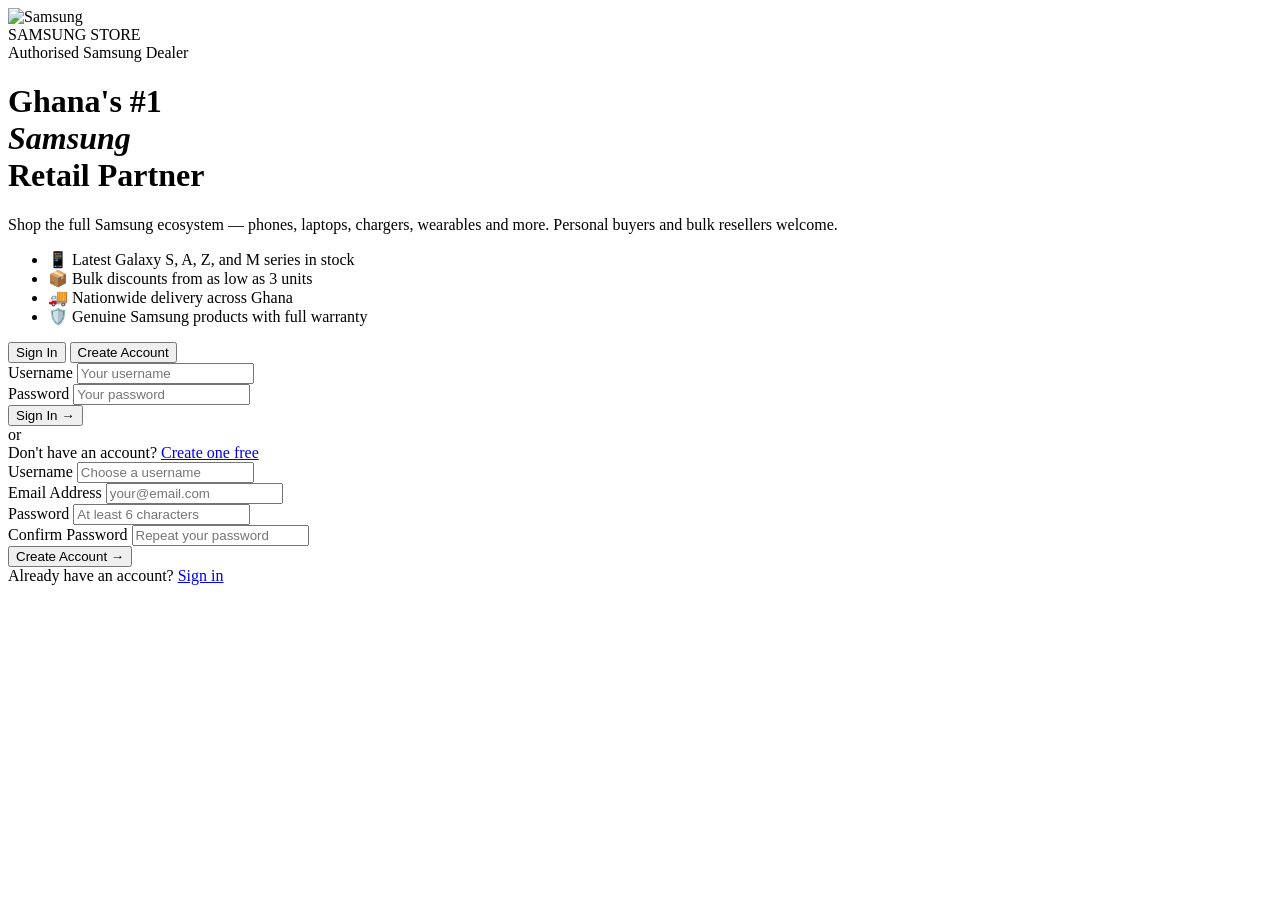
==== commit c1e56d9c: "Add files via upload" ====
--- a/index.html
+++ b/index.html
@@ -6,7 +6,7 @@
 <meta name="autocomplete" content="off">
   <meta name="viewport" content="width=device-width, initial-scale=1.0">
   <title>Samsung Dealer Store — Sign In</title>
-  <link rel="stylesheet" href="style.css">
+  <link rel="stylesheet" href="/static/style.css">
   <link rel="icon" href="/static/assets/favicon.ico" type="image/x-icon">
   <!--
     ── FAVICON: place your favicon at assets/favicon.ico
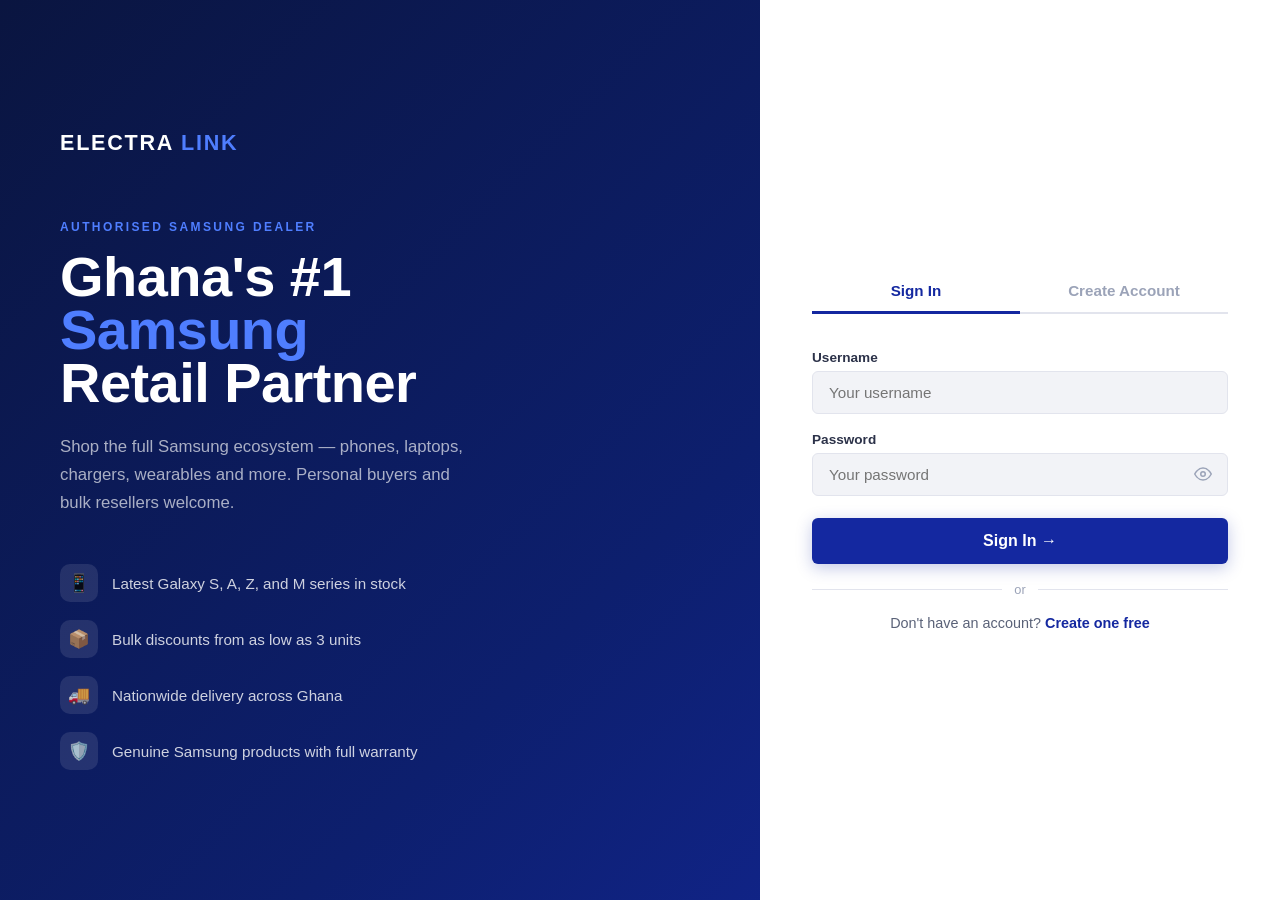
==== commit 91d61ddd: "Add files via upload" ====
--- a/index.html
+++ b/index.html
@@ -2,29 +2,28 @@
 <html lang="en">
 <head>
   <meta charset="UTF-8">
-  <meta name="format-detection" content="telephone=no">
-<meta name="autocomplete" content="off">
   <meta name="viewport" content="width=device-width, initial-scale=1.0">
   <title>Samsung Dealer Store — Sign In</title>
-  <link rel="stylesheet" href="/static/style.css">
+  <link rel="stylesheet" href="style.css">
   <link rel="icon" href="/static/assets/favicon.ico" type="image/x-icon">
   <!--
     ── FAVICON: place your favicon at assets/favicon.ico
     ── LOGO: place Samsung logo at assets/samsung-logo.png
   -->
 </head>
-<body data-page="auth" autocomplete="off">
-  <!-- Trick browser autofill away from real fields -->
-<input type="text" style="display:none" autocomplete="username">
-<input type="password" style="display:none" autocomplete="new-password">
+<body data-page="auth">
 
   <div class="auth-page">
 
     <!-- ── LEFT PANEL ── -->
     <div class="auth-left">
       <div class="auth-left-logo">
-        <img src="/static/assets/logo001.jpg" alt="Samsung" width="130">
-        <div class="nav-logo-text">SAMSUNG <span>STORE</span></div>
+        <!--
+          ── INSERT LOGO IMAGE:
+          <img src="assets/samsung-logo-white.png" alt="Samsung" width="160">
+          OR keep text logo below:
+        -->
+        <div class="nav-logo-text">ELECTRA <span>LINK</span></div>
       </div>
 
       <div class="auth-eyebrow">Authorised Samsung Dealer</div>
@@ -61,6 +60,16 @@
     <!-- ── RIGHT PANEL (FORMS) ── -->
     <div class="auth-right">
 
+      <!-- Mobile header — only shows on small screens -->
+      <div class="auth-mobile-header">
+        <svg width="52" height="52" viewBox="0 0 90 90" xmlns="http://www.w3.org/2000/svg">
+          <circle cx="45" cy="45" r="43" fill="#050D2E" stroke="#4F7EFF" stroke-width="2"/>
+          <polygon points="45,18 27,52 43,52 35,72 64,38 48,38 62,18" fill="#4F7EFF"/>
+        </svg>
+        <div class="auth-mobile-title">ELECTRA <span>LINK</span></div>
+        <div class="auth-mobile-sub">Authorised Samsung Dealer · Accra, Ghana</div>
+      </div>
+
       <!-- Tabs -->
       <div class="auth-tabs">
         <button class="auth-tab active" data-tab="form-login">Sign In</button>
@@ -77,8 +86,14 @@
         </div>
         <div class="form-group">
           <label class="form-label" for="login-password">Password</label>
-          <input class="form-input" type="password" id="login-password" name="password"
-                 placeholder="Your password" autocomplete="off">
+          <div class="input-eye-wrap">
+            <input class="form-input" type="password" id="login-password" name="password"
+                   placeholder="Your password" autocomplete="current-password">
+            <button type="button" class="eye-btn" data-target="login-password" aria-label="Show password">
+              <svg class="eye-icon eye-show" width="18" height="18" viewBox="0 0 24 24" fill="none" stroke="currentColor" stroke-width="2"><path d="M1 12s4-8 11-8 11 8 11 8-4 8-11 8-11-8-11-8z"/><circle cx="12" cy="12" r="3"/></svg>
+              <svg class="eye-icon eye-hide hidden" width="18" height="18" viewBox="0 0 24 24" fill="none" stroke="currentColor" stroke-width="2"><path d="M17.94 17.94A10.07 10.07 0 0 1 12 20c-7 0-11-8-11-8a18.45 18.45 0 0 1 5.06-5.94M9.9 4.24A9.12 9.12 0 0 1 12 4c7 0 11 8 11 8a18.5 18.5 0 0 1-2.16 3.19m-6.72-1.07a3 3 0 1 1-4.24-4.24"/><line x1="1" y1="1" x2="23" y2="23"/></svg>
+            </button>
+          </div>
           <span class="form-error" data-err="password"></span>
         </div>
         <button class="btn-auth">Sign In →</button>
@@ -100,21 +115,33 @@
           <span class="form-error" data-err="username"></span>
         </div>
         <div class="form-group">
-  <label class="form-label" for="signup-email">Email Address</label>
-  <input class="form-input" type="email" id="signup-email" name="email"
-         placeholder="your@email.com" autocomplete="email">
-  <span class="form-error" data-err="email"></span>
-</div>
+          <label class="form-label" for="signup-email">Email Address</label>
+          <input class="form-input" type="email" id="signup-email" name="email"
+                 placeholder="your@email.com" autocomplete="email">
+          <span class="form-error" data-err="email"></span>
+        </div>
         <div class="form-group">
           <label class="form-label" for="signup-password">Password</label>
-          <input class="form-input" type="password" id="signup-password" name="password"
-                 placeholder="At least 6 characters" autocomplete="off">
+          <div class="input-eye-wrap">
+            <input class="form-input" type="password" id="signup-password" name="password"
+                   placeholder="At least 6 characters" autocomplete="new-password">
+            <button type="button" class="eye-btn" data-target="signup-password" aria-label="Show password">
+              <svg class="eye-icon eye-show" width="18" height="18" viewBox="0 0 24 24" fill="none" stroke="currentColor" stroke-width="2"><path d="M1 12s4-8 11-8 11 8 11 8-4 8-11 8-11-8-11-8z"/><circle cx="12" cy="12" r="3"/></svg>
+              <svg class="eye-icon eye-hide hidden" width="18" height="18" viewBox="0 0 24 24" fill="none" stroke="currentColor" stroke-width="2"><path d="M17.94 17.94A10.07 10.07 0 0 1 12 20c-7 0-11-8-11-8a18.45 18.45 0 0 1 5.06-5.94M9.9 4.24A9.12 9.12 0 0 1 12 4c7 0 11 8 11 8a18.5 18.5 0 0 1-2.16 3.19m-6.72-1.07a3 3 0 1 1-4.24-4.24"/><line x1="1" y1="1" x2="23" y2="23"/></svg>
+            </button>
+          </div>
           <span class="form-error" data-err="password"></span>
         </div>
         <div class="form-group">
           <label class="form-label" for="signup-confirm">Confirm Password</label>
-          <input class="form-input" type="password" id="signup-confirm" name="confirm"
-                 placeholder="Repeat your password" autocomplete="off">
+          <div class="input-eye-wrap">
+            <input class="form-input" type="password" id="signup-confirm" name="confirm"
+                   placeholder="Repeat your password" autocomplete="new-password">
+            <button type="button" class="eye-btn" data-target="signup-confirm" aria-label="Show password">
+              <svg class="eye-icon eye-show" width="18" height="18" viewBox="0 0 24 24" fill="none" stroke="currentColor" stroke-width="2"><path d="M1 12s4-8 11-8 11 8 11 8-4 8-11 8-11-8-11-8z"/><circle cx="12" cy="12" r="3"/></svg>
+              <svg class="eye-icon eye-hide hidden" width="18" height="18" viewBox="0 0 24 24" fill="none" stroke="currentColor" stroke-width="2"><path d="M17.94 17.94A10.07 10.07 0 0 1 12 20c-7 0-11-8-11-8a18.45 18.45 0 0 1 5.06-5.94M9.9 4.24A9.12 9.12 0 0 1 12 4c7 0 11 8 11 8a18.5 18.5 0 0 1-2.16 3.19m-6.72-1.07a3 3 0 1 1-4.24-4.24"/><line x1="1" y1="1" x2="23" y2="23"/></svg>
+            </button>
+          </div>
           <span class="form-error" data-err="confirm"></span>
         </div>
         <button class="btn-auth">Create Account →</button>
@@ -129,84 +156,6 @@
     </div><!-- /auth-right -->
   </div><!-- /auth-page -->
 
-  <script>
-  // Tab switching
-  document.querySelectorAll('.auth-tab').forEach(tab => {
-    tab.addEventListener('click', () => {
-      document.querySelectorAll('.auth-tab').forEach(t => t.classList.remove('active'));
-      document.querySelectorAll('.auth-form').forEach(f => f.classList.remove('active'));
-      tab.classList.add('active');
-      document.getElementById(tab.dataset.tab).classList.add('active');
-    });
-  });
-
-  // Sign Up
-  document.querySelector('#form-signup .btn-auth').addEventListener('click', async () => {
-    const username = document.querySelector('#form-signup [name=username]').value.trim();
-    const email    = document.querySelector('#form-signup [name=email]').value.trim();
-    const password = document.querySelector('#form-signup [name=password]').value;
-    const confirm  = document.querySelector('#form-signup [name=confirm]').value;
-
-    if (!username || username.length < 3) { alert('Username must be at least 3 characters.'); return; }
-    if (!email || !email.includes('@'))   { alert('Enter a valid email address.'); return; }
-    if (!password || password.length < 6) { alert('Password must be at least 6 characters.'); return; }
-    if (password !== confirm)             { alert('Passwords do not match.'); return; }
-
-    const res  = await fetch('/api/register', {
-      method:  'POST',
-      headers: { 'Content-Type': 'application/json' },
-      body:    JSON.stringify({ username, email, password })
-    });
-    const data = await res.json();
-    if (data.ok) {
-      localStorage.setItem('ss_session', JSON.stringify({ isLoggedIn: true, username }));
-      window.location.href = '/store';
-    } else {
-      alert(data.msg);
-    }
-  });
-
-  // Sign In
-  document.querySelector('#form-login .btn-auth').addEventListener('click', async () => {
-    const username = document.querySelector('#form-login [name=username]').value.trim();
-    const password = document.querySelector('#form-login [name=password]').value;
-
-    if (!username) { alert('Enter your username.'); return; }
-    if (!password) { alert('Enter your password.'); return; }
-
-    const res  = await fetch('/api/login', {
-      method:  'POST',
-      headers: { 'Content-Type': 'application/json' },
-      body:    JSON.stringify({ username, password })
-    });
-    const data = await res.json();
-    if (data.ok) {
-      localStorage.setItem('ss_session', JSON.stringify({ isLoggedIn: true, username }));
-      window.location.href = '/store';
-    } else {
-      alert(data.msg);
-    }
-  });
-
-  // Enter key support
-  document.querySelectorAll('.form-input').forEach(input => {
-    input.addEventListener('keydown', e => {
-      if (e.key === 'Enter') {
-        const form = input.closest('.auth-form');
-        form.querySelector('.btn-auth').click();
-      }
-    });
-  });
-</script>
-<script>
-  document.querySelectorAll('.auth-tab').forEach(tab => {
-    tab.addEventListener('click', () => {
-      document.querySelectorAll('.auth-tab').forEach(t => t.classList.remove('active'));
-      document.querySelectorAll('.auth-form').forEach(f => f.classList.remove('active'));
-      tab.classList.add('active');
-      document.getElementById(tab.dataset.tab).classList.add('active');
-    });
-  });
-</script>
+  <script src="/static/app.js"></script>
 </body>
 </html>
--- a/style.css
+++ b/style.css
@@ -0,0 +1,2096 @@
+/* ============================================================
+   SAMSUNG DEALER STORE — style.css
+   Design: Clean Samsung-inspired: navy + electric blue accent,
+   crisp white surfaces, Barlow Condensed headlines.
+   ============================================================ */
+
+/* ---------- Google Fonts ---------- */
+@import url('https://fonts.googleapis.com/css2?family=Barlow+Condensed:wght@400;600;700;800&family=Barlow:wght@300;400;500;600&display=swap');
+
+/* ---------- CSS Variables ---------- */
+:root {
+  --blue:       #1428A0;   /* Samsung brand blue */
+  --blue-light: #1E4CE8;
+  --blue-glow:  #4F7EFF;
+  --navy:       #0A1540;
+  --white:      #FFFFFF;
+  --off-white:  #F2F3F7;
+  --gray-100:   #F0F1F5;
+  --gray-200:   #E2E4ED;
+  --gray-400:   #9BA3B8;
+  --gray-600:   #5A6278;
+  --gray-800:   #2C3249;
+  --text:       #1A1F36;
+  --success:    #00A86B;
+  --danger:     #E8282B;
+  --warning:    #FF9900;
+
+  --radius-sm:  6px;
+  --radius:     12px;
+  --radius-lg:  20px;
+  --shadow-sm:  0 2px 8px rgba(20,40,160,.08);
+  --shadow:     0 6px 24px rgba(20,40,160,.12);
+  --shadow-lg:  0 16px 48px rgba(20,40,160,.18);
+  --transition: .22s cubic-bezier(.4,0,.2,1);
+
+  --nav-h: 68px;
+}
+
+/* ---------- Reset ---------- */
+*, *::before, *::after { box-sizing: border-box; margin: 0; padding: 0; }
+html { scroll-behavior: smooth; }
+body {
+  font-family: 'Barlow', sans-serif;
+  font-size: 16px;
+  color: var(--text);
+  background: var(--off-white);
+  min-height: 100vh;
+}
+img { display: block; max-width: 100%; }
+a { color: inherit; text-decoration: none; }
+button { font-family: inherit; cursor: pointer; border: none; background: none; }
+ul { list-style: none; }
+input, select, textarea { font-family: inherit; }
+
+/* ---------- Scrollbar ---------- */
+::-webkit-scrollbar { width: 6px; height: 6px; }
+::-webkit-scrollbar-track { background: var(--gray-100); }
+::-webkit-scrollbar-thumb { background: var(--blue-light); border-radius: 3px; }
+
+/* ======================================================
+   UTILITY
+   ====================================================== */
+.container {
+  width: 100%;
+  max-width: 1480px;
+  margin: 0 auto;
+  padding: 0 20px;
+}
+.sr-only {
+  position: absolute; width: 1px; height: 1px;
+  overflow: hidden; clip: rect(0,0,0,0);
+}
+.hidden { display: none !important; }
+
+/* ======================================================
+   NAVBAR
+   ====================================================== */
+.navbar {
+  position: sticky;
+  top: 0;
+  z-index: 900;
+  height: var(--nav-h);
+  background: var(--navy);
+  box-shadow: 0 2px 20px rgba(0,0,0,.3);
+  display: flex;
+  align-items: center;
+}
+.navbar .container {
+  display: flex;
+  align-items: center;
+  gap: 24px;
+  height: 100%;
+}
+.nav-logo {
+  display: flex;
+  align-items: center;
+  gap: 12px;
+  flex-shrink: 0;
+}
+.nav-logo-img {
+  width: 120px;
+  height: 32px;
+  /* ── INSERT LOGO IMAGE: place Samsung logo PNG/SVG here ── */
+  /* background: url('assets/samsung-logo.png') center/contain no-repeat; */
+  display: flex;
+  align-items: center;
+  justify-content: center;
+}
+.nav-logo-text {
+  font-family: 'Barlow Condensed', sans-serif;
+  font-weight: 800;
+  font-size: 1.35rem;
+  letter-spacing: .08em;
+  color: var(--white);
+  text-transform: uppercase;
+}
+.nav-logo-text span { color: var(--blue-glow); }
+
+.nav-search {
+  flex: 1;
+  max-width: 480px;
+  position: relative;
+  margin: 0 auto;
+}
+.nav-search input {
+  width: 100%;
+  padding: 10px 44px 10px 18px;
+  border-radius: 50px;
+  border: 2px solid rgba(255,255,255,.1);
+  background: rgba(255,255,255,.08);
+  color: var(--white);
+  font-size: .95rem;
+  transition: var(--transition);
+}
+.nav-search input::placeholder { color: var(--gray-400); }
+.nav-search input:focus {
+  outline: none;
+  border-color: var(--blue-glow);
+  background: rgba(255,255,255,.12);
+}
+.nav-search-btn {
+  position: absolute; right: 12px; top: 50%;
+  transform: translateY(-50%);
+  color: var(--gray-400);
+  font-size: 1.1rem;
+  transition: var(--transition);
+}
+.nav-search-btn:hover { color: var(--white); }
+
+.nav-actions {
+  display: flex;
+  align-items: center;
+  gap: 6px;
+  flex-shrink: 0;
+}
+.nav-greeting {
+  font-size: .85rem;
+  color: var(--gray-400);
+  white-space: nowrap;
+  padding: 0 8px;
+}
+.nav-greeting strong { color: var(--white); }
+
+.nav-btn {
+  display: flex;
+  align-items: center;
+  gap: 6px;
+  padding: 8px 14px;
+  border-radius: var(--radius-sm);
+  font-size: .875rem;
+  font-weight: 500;
+  color: var(--gray-400);
+  transition: var(--transition);
+  white-space: nowrap;
+}
+.nav-btn:hover { background: rgba(255,255,255,.08); color: var(--white); }
+.nav-btn-cart {
+  position: relative;
+  padding: 8px 16px;
+  background: var(--blue);
+  color: var(--white);
+  border-radius: var(--radius-sm);
+}
+.nav-btn-cart:hover { background: var(--blue-light); color: var(--white); }
+.cart-badge {
+  position: absolute;
+  top: -6px; right: -6px;
+  width: 20px; height: 20px;
+  border-radius: 50%;
+  background: var(--blue-glow);
+  color: var(--white);
+  font-size: .7rem;
+  font-weight: 700;
+  display: flex; align-items: center; justify-content: center;
+  border: 2px solid var(--navy);
+  transition: transform .2s;
+}
+.cart-badge.pulse { animation: badgePulse .35s ease; }
+
+@keyframes badgePulse {
+  0%   { transform: scale(1); }
+  50%  { transform: scale(1.4); }
+  100% { transform: scale(1); }
+}
+
+/* Mobile hamburger */
+.nav-hamburger {
+  display: none;
+  flex-direction: column;
+  gap: 5px;
+  padding: 6px;
+  cursor: pointer;
+}
+.nav-hamburger span {
+  display: block;
+  width: 24px; height: 2px;
+  background: var(--white);
+  border-radius: 2px;
+  transition: var(--transition);
+}
+
+/* ======================================================
+   HERO BANNER
+   ====================================================== */
+.hero {
+  background: linear-gradient(135deg, var(--navy) 0%, #0d1f6e 55%, #1428A0 100%);
+  color: var(--white);
+  padding: 64px 0 0;
+  overflow: hidden;
+  position: relative;
+}
+.hero::before {
+  content: '';
+  position: absolute;
+  inset: 0;
+  background: radial-gradient(ellipse 70% 80% at 70% 50%, rgba(79,126,255,.18) 0%, transparent 70%);
+  pointer-events: none;
+}
+.hero .container {
+  display: flex;
+  align-items: flex-end;
+  gap: 40px;
+  min-height: 380px;
+}
+.hero-copy { flex: 1; padding-bottom: 56px; }
+.hero-eyebrow {
+  font-size: .8rem;
+  font-weight: 600;
+  letter-spacing: .2em;
+  text-transform: uppercase;
+  color: var(--blue-glow);
+  margin-bottom: 16px;
+}
+.hero-title {
+  font-family: 'Barlow Condensed', sans-serif;
+  font-weight: 800;
+  font-size: clamp(2.4rem, 6vw, 4.5rem);
+  line-height: .96;
+  letter-spacing: -.01em;
+  margin-bottom: 20px;
+}
+.hero-title em {
+  font-style: normal;
+  color: var(--blue-glow);
+}
+.hero-sub {
+  font-size: 1.05rem;
+  color: rgba(255,255,255,.7);
+  max-width: 480px;
+  line-height: 1.6;
+  margin-bottom: 32px;
+}
+.hero-actions { display: flex; gap: 12px; flex-wrap: wrap; }
+.btn-primary {
+  padding: 13px 30px;
+  background: var(--blue-glow);
+  color: var(--white);
+  font-weight: 600;
+  font-size: .95rem;
+  border-radius: var(--radius-sm);
+  transition: var(--transition);
+  box-shadow: 0 4px 20px rgba(79,126,255,.4);
+}
+.btn-primary:hover {
+  background: #6B94FF;
+  transform: translateY(-2px);
+  box-shadow: 0 8px 28px rgba(79,126,255,.5);
+}
+.btn-ghost {
+  padding: 13px 30px;
+  border: 2px solid rgba(255,255,255,.25);
+  color: var(--white);
+  font-weight: 600;
+  font-size: .95rem;
+  border-radius: var(--radius-sm);
+  transition: var(--transition);
+}
+.btn-ghost:hover {
+  border-color: var(--white);
+  background: rgba(255,255,255,.08);
+}
+
+.hero-image {
+  width: 400px;
+  flex-shrink: 0;
+  align-self: flex-end;
+  /* ── INSERT HERO IMAGE: hero product shot goes here ── */
+  /* background: url('assets/hero-phone.png') bottom center/contain no-repeat; */
+  min-height: 320px;
+  display: flex;
+  align-items: flex-end;
+  justify-content: center;
+  border-radius: var(--radius-lg) var(--radius-lg) 0 0;
+  overflow: hidden;
+  background: rgba(255,255,255,.04);
+}
+.hero-image-placeholder {
+  display: flex;
+  flex-direction: column;
+  align-items: center;
+  justify-content: center;
+  gap: 12px;
+  color: rgba(255,255,255,.3);
+  font-size: .85rem;
+  width: 100%;
+  height: 320px;
+  border: 2px dashed rgba(255,255,255,.12);
+  border-radius: var(--radius-lg) var(--radius-lg) 0 0;
+  text-align: center;
+  padding: 20px;
+}
+.hero-image-placeholder svg { opacity: .4; }
+
+/* ======================================================
+   CATEGORY NAV STRIP
+   ====================================================== */
+.cat-strip {
+  background: var(--white);
+  border-bottom: 2px solid var(--gray-200);
+  position: sticky;
+  top: var(--nav-h);
+  z-index: 800;
+}
+.cat-strip .container {
+  display: flex;
+  align-items: stretch;
+  gap: 0;
+  overflow-x: auto;
+  -webkit-overflow-scrolling: touch;
+  scrollbar-width: none;
+}
+.cat-strip .container::-webkit-scrollbar { display: none; }
+.cat-btn {
+  flex-shrink: 0;
+  display: flex;
+  align-items: center;
+  gap: 8px;
+  padding: 16px 22px;
+  font-size: .92rem;
+  font-weight: 600;
+  color: var(--gray-600);
+  border-bottom: 3px solid transparent;
+  transition: var(--transition);
+  white-space: nowrap;
+}
+.cat-btn:hover { color: var(--blue); border-bottom-color: var(--blue-light); }
+.cat-btn.active { color: var(--blue); border-bottom-color: var(--blue); }
+.cat-btn svg { font-size: 1.1em; }
+
+/* ======================================================
+   PAGE SECTIONS
+   ====================================================== */
+.page-section { padding: 56px 0; }
+.section-header {
+  display: flex;
+  align-items: flex-end;
+  justify-content: space-between;
+  margin-bottom: 32px;
+  flex-wrap: wrap;
+  gap: 12px;
+}
+.section-title {
+  font-family: 'Barlow Condensed', sans-serif;
+  font-weight: 800;
+  font-size: clamp(1.5rem, 3vw, 2.2rem);
+  letter-spacing: -.01em;
+  color: var(--navy);
+}
+.section-count {
+  font-size: .85rem;
+  color: var(--gray-400);
+  font-weight: 500;
+}
+.view-all {
+  font-size: .9rem;
+  font-weight: 600;
+  color: var(--blue);
+  display: flex;
+  align-items: center;
+  gap: 4px;
+  transition: var(--transition);
+}
+.view-all:hover { color: var(--blue-light); gap: 8px; }
+
+/* ======================================================
+   PRODUCT GRID & CARDS
+   ====================================================== */
+.product-grid {
+  display: grid;
+  grid-template-columns: repeat(auto-fill, minmax(280px, 1fr));
+  gap: 24px;
+}
+
+.product-card {
+  background: var(--white);
+  border-radius: var(--radius);
+  overflow: hidden;
+  box-shadow: var(--shadow-sm);
+  transition: var(--transition);
+  position: relative;
+  display: flex;
+  flex-direction: column;
+  border: 1.5px solid var(--gray-200);
+}
+.product-card:hover {
+  box-shadow: var(--shadow);
+  transform: translateY(-4px);
+  border-color: var(--gray-200);
+}
+
+.product-image-wrap {
+  position: relative;
+  background: var(--gray-100);
+  aspect-ratio: 4/3;
+  overflow: hidden;
+  display: flex;
+  align-items: center;
+  justify-content: center;
+}
+/* ── PRODUCT IMAGES: replace .product-image-placeholder with actual <img> tags ── */
+.product-image-placeholder {
+  display: flex;
+  flex-direction: column;
+  align-items: center;
+  justify-content: center;
+  gap: 10px;
+  color: var(--gray-400);
+  font-size: .8rem;
+  text-align: center;
+  padding: 20px;
+  width: 100%;
+  height: 100%;
+  background: linear-gradient(145deg, var(--gray-100), #EAECF4);
+}
+.product-image-placeholder .img-label {
+  font-size: .7rem;
+  font-family: 'Barlow Condensed', sans-serif;
+  letter-spacing: .08em;
+  text-transform: uppercase;
+  color: var(--gray-600);
+  background: var(--white);
+  padding: 4px 10px;
+  border-radius: 30px;
+  border: 1px dashed var(--gray-400);
+}
+.product-image-placeholder svg { opacity: .35; }
+
+/* To add real image:
+   <img src="assets/products/s24-ultra.jpg" alt="Samsung Galaxy S24 Ultra"
+        class="product-img" loading="lazy"> */
+.product-img {
+  width: 100%;
+  height: 100%;
+  object-fit: contain;
+  padding: 16px;
+  transition: transform .35s ease;
+}
+.product-card:hover .product-img { transform: scale(1.04); }
+
+.badge-wrap {
+  position: absolute;
+  top: 12px; left: 12px;
+  display: flex; flex-direction: column; gap: 6px;
+}
+.badge {
+  padding: 3px 10px;
+  border-radius: 30px;
+  font-size: .72rem;
+  font-weight: 700;
+  letter-spacing: .06em;
+  text-transform: uppercase;
+}
+.badge-new { background: var(--blue); color: var(--white); }
+.badge-sale { background: var(--danger); color: var(--white); }
+.badge-hot { background: var(--warning); color: var(--white); }
+.badge-bulk { background: var(--navy); color: var(--white); }
+
+.stock-indicator {
+  position: absolute;
+  bottom: 10px; right: 10px;
+  display: flex; align-items: center; gap: 5px;
+  font-size: .72rem; font-weight: 600;
+  background: rgba(255,255,255,.9);
+  backdrop-filter: blur(4px);
+  padding: 4px 10px;
+  border-radius: 30px;
+}
+.stock-dot {
+  width: 7px; height: 7px;
+  border-radius: 50%;
+}
+.stock-in .stock-dot { background: var(--success); }
+.stock-low .stock-dot { background: var(--warning); }
+.stock-out .stock-dot { background: var(--danger); }
+.stock-in  { color: var(--success); }
+.stock-low { color: var(--warning); }
+.stock-out { color: var(--danger); }
+
+.product-body {
+  padding: 18px;
+  display: flex;
+  flex-direction: column;
+  flex: 1;
+  gap: 8px;
+}
+.product-category {
+  font-size: .72rem;
+  font-weight: 600;
+  letter-spacing: .1em;
+  text-transform: uppercase;
+  color: var(--blue-light);
+}
+.product-name {
+  font-family: 'Barlow Condensed', sans-serif;
+  font-weight: 700;
+  font-size: 1.1rem;
+  line-height: 1.25;
+  color: var(--navy);
+}
+.product-spec {
+  font-size: .8rem;
+  color: var(--gray-600);
+  line-height: 1.5;
+}
+.product-pricing { margin-top: 6px; }
+.product-price {
+  font-family: 'Barlow Condensed', sans-serif;
+  font-weight: 800;
+  font-size: 1.45rem;
+  color: var(--navy);
+}
+.product-price-orig {
+  font-size: .9rem;
+  color: var(--gray-400);
+  text-decoration: line-through;
+  margin-left: 8px;
+  font-weight: 400;
+}
+.bulk-note {
+  font-size: .75rem;
+  color: var(--blue-light);
+  font-weight: 600;
+  background: rgba(20,40,160,.06);
+  padding: 4px 8px;
+  border-radius: 4px;
+  border-left: 3px solid var(--blue-light);
+}
+
+.product-foot {
+  padding: 14px 18px 18px;
+  display: flex;
+  gap: 8px;
+}
+.btn-add-cart {
+  flex: 1;
+  padding: 11px;
+  background: var(--blue);
+  color: var(--white);
+  border-radius: var(--radius-sm);
+  font-weight: 600;
+  font-size: .9rem;
+  display: flex; align-items: center; justify-content: center; gap: 8px;
+  transition: var(--transition);
+}
+.btn-add-cart:hover:not(:disabled) {
+  background: var(--blue-light);
+  transform: translateY(-1px);
+}
+.btn-add-cart:disabled {
+  background: var(--gray-200);
+  color: var(--gray-400);
+  cursor: not-allowed;
+}
+.btn-wishlist {
+  padding: 11px 13px;
+  border: 1.5px solid var(--gray-200);
+  border-radius: var(--radius-sm);
+  color: var(--gray-400);
+  transition: var(--transition);
+}
+.btn-wishlist:hover { border-color: var(--danger); color: var(--danger); }
+
+/* ======================================================
+   CART DRAWER
+   ====================================================== */
+.cart-overlay {
+  position: fixed;
+  inset: 0;
+  background: rgba(10,21,64,.5);
+  backdrop-filter: blur(4px);
+  z-index: 1000;
+  opacity: 0;
+  pointer-events: none;
+  transition: opacity .3s;
+}
+.cart-overlay.open {
+  opacity: 1;
+  pointer-events: all;
+}
+
+.cart-drawer {
+  position: fixed;
+  top: 0; right: 0;
+  width: 100%;
+  max-width: 440px;
+  height: 100%;
+  background: var(--white);
+  z-index: 1001;
+  display: flex;
+  flex-direction: column;
+  transform: translateX(100%);
+  transition: transform .35s cubic-bezier(.4,0,.2,1);
+  box-shadow: -8px 0 40px rgba(10,21,64,.2);
+}
+.cart-drawer.open { transform: translateX(0); }
+
+.cart-head {
+  display: flex;
+  align-items: center;
+  justify-content: space-between;
+  padding: 20px 24px;
+  border-bottom: 1px solid var(--gray-200);
+  background: var(--navy);
+  color: var(--white);
+}
+.cart-head-title {
+  font-family: 'Barlow Condensed', sans-serif;
+  font-weight: 800;
+  font-size: 1.2rem;
+  letter-spacing: .04em;
+}
+.cart-close {
+  width: 36px; height: 36px;
+  display: flex; align-items: center; justify-content: center;
+  border-radius: 50%;
+  color: rgba(255,255,255,.7);
+  font-size: 1.3rem;
+  transition: var(--transition);
+}
+.cart-close:hover { background: rgba(255,255,255,.1); color: var(--white); }
+
+.cart-body {
+  flex: 1;
+  overflow-y: auto;
+  padding: 16px;
+  display: flex;
+  flex-direction: column;
+  gap: 12px;
+}
+.cart-empty {
+  flex: 1;
+  display: flex;
+  flex-direction: column;
+  align-items: center;
+  justify-content: center;
+  gap: 16px;
+  color: var(--gray-400);
+  text-align: center;
+  padding: 40px 24px;
+}
+.cart-empty svg { opacity: .3; }
+.cart-empty p { font-size: 1rem; font-weight: 500; }
+.cart-empty small { font-size: .85rem; }
+
+.cart-item {
+  display: flex;
+  gap: 12px;
+  padding: 14px;
+  background: var(--gray-100);
+  border-radius: var(--radius-sm);
+  border: 1px solid var(--gray-200);
+  transition: var(--transition);
+}
+.cart-item-img {
+  width: 68px; height: 68px;
+  border-radius: 8px;
+  background: var(--white);
+  flex-shrink: 0;
+  display: flex; align-items: center; justify-content: center;
+  overflow: hidden;
+  border: 1px solid var(--gray-200);
+  /* ── CART THUMBNAILS: product thumbnail appears here ── */
+}
+.cart-item-img img {
+  width: 100%; height: 100%;
+  object-fit: contain;
+  padding: 6px;
+}
+.cart-item-img-placeholder {
+  color: var(--gray-400);
+  font-size: .6rem;
+  text-align: center;
+  padding: 4px;
+  line-height: 1.3;
+}
+.cart-item-info { flex: 1; min-width: 0; }
+.cart-item-name {
+  font-weight: 600;
+  font-size: .9rem;
+  color: var(--navy);
+  margin-bottom: 2px;
+  white-space: nowrap;
+  overflow: hidden;
+  text-overflow: ellipsis;
+}
+.cart-item-sku {
+  font-size: .75rem;
+  color: var(--gray-400);
+  margin-bottom: 8px;
+}
+.cart-item-price {
+  font-family: 'Barlow Condensed', sans-serif;
+  font-weight: 700;
+  font-size: 1rem;
+  color: var(--blue);
+}
+.cart-item-controls {
+  display: flex;
+  align-items: center;
+  gap: 8px;
+  margin-top: 8px;
+}
+.qty-btn {
+  width: 28px; height: 28px;
+  border-radius: 50%;
+  border: 1.5px solid var(--gray-200);
+  display: flex; align-items: center; justify-content: center;
+  font-size: 1rem;
+  font-weight: 600;
+  color: var(--navy);
+  transition: var(--transition);
+}
+.qty-btn:hover { background: var(--blue); border-color: var(--blue); color: var(--white); }
+.qty-val {
+  min-width: 28px;
+  text-align: center;
+  font-weight: 700;
+  font-size: .9rem;
+  color: var(--navy);
+}
+.cart-item-remove {
+  align-self: flex-start;
+  color: var(--gray-400);
+  font-size: .9rem;
+  padding: 4px;
+  border-radius: 4px;
+  transition: var(--transition);
+}
+.cart-item-remove:hover { color: var(--danger); background: rgba(232,40,43,.08); }
+
+.cart-foot {
+  border-top: 1px solid var(--gray-200);
+  padding: 20px;
+  display: flex;
+  flex-direction: column;
+  gap: 14px;
+  background: var(--off-white);
+}
+.cart-subtotal {
+  display: flex;
+  justify-content: space-between;
+  align-items: center;
+}
+.cart-subtotal-label { font-size: .9rem; color: var(--gray-600); }
+.cart-subtotal-val {
+  font-family: 'Barlow Condensed', sans-serif;
+  font-weight: 800;
+  font-size: 1.4rem;
+  color: var(--navy);
+}
+.btn-checkout {
+  width: 100%;
+  padding: 15px;
+  background: var(--blue);
+  color: var(--white);
+  border-radius: var(--radius-sm);
+  font-weight: 700;
+  font-size: 1rem;
+  display: flex; align-items: center; justify-content: center; gap: 10px;
+  transition: var(--transition);
+  box-shadow: 0 4px 16px rgba(20,40,160,.3);
+}
+.btn-checkout:hover {
+  background: var(--blue-light);
+  transform: translateY(-2px);
+  box-shadow: 0 8px 24px rgba(20,40,160,.4);
+}
+.btn-continue {
+  width: 100%;
+  padding: 11px;
+  border: 1.5px solid var(--gray-200);
+  color: var(--gray-600);
+  border-radius: var(--radius-sm);
+  font-weight: 600;
+  font-size: .9rem;
+  transition: var(--transition);
+}
+.btn-continue:hover { border-color: var(--blue); color: var(--blue); }
+
+/* ======================================================
+   PROMO BANNER STRIP
+   ====================================================== */
+.promo-strip {
+  background: var(--blue);
+  color: var(--white);
+  padding: 40px 0;
+  text-align: center;
+}
+.promo-strip .container {
+  display: grid;
+  grid-template-columns: repeat(auto-fit, minmax(200px, 1fr));
+  gap: 32px;
+}
+.promo-item { display: flex; align-items: center; gap: 14px; }
+.promo-icon {
+  width: 48px; height: 48px;
+  background: rgba(255,255,255,.15);
+  border-radius: 50%;
+  display: flex; align-items: center; justify-content: center;
+  font-size: 1.4rem;
+  flex-shrink: 0;
+}
+.promo-text { text-align: left; }
+.promo-text strong { display: block; font-weight: 700; font-size: .95rem; }
+.promo-text small { font-size: .8rem; opacity: .75; }
+
+/* ======================================================
+   AUTH PAGES
+   ====================================================== */
+.auth-page {
+  min-height: 100vh;
+  display: flex;
+  background: linear-gradient(135deg, var(--navy) 0%, #0d1f6e 55%, #1428A0 100%);
+}
+.auth-left {
+  flex: 1;
+  display: flex;
+  flex-direction: column;
+  justify-content: center;
+  padding: 60px;
+  color: var(--white);
+}
+.auth-left-logo {
+  display: flex;
+  align-items: center;
+  gap: 14px;
+  margin-bottom: 64px;
+}
+.auth-left-logo-img {
+  width: 140px; height: 38px;
+  /* ── INSERT LOGO HERE ── */
+}
+.auth-eyebrow {
+  font-size: .75rem;
+  font-weight: 600;
+  letter-spacing: .2em;
+  text-transform: uppercase;
+  color: var(--blue-glow);
+  margin-bottom: 16px;
+}
+.auth-headline {
+  font-family: 'Barlow Condensed', sans-serif;
+  font-weight: 800;
+  font-size: clamp(2rem, 5vw, 3.5rem);
+  line-height: .95;
+  letter-spacing: -.01em;
+  margin-bottom: 24px;
+}
+.auth-headline em { font-style: normal; color: var(--blue-glow); }
+.auth-sub {
+  font-size: 1.05rem;
+  color: rgba(255,255,255,.65);
+  line-height: 1.65;
+  max-width: 420px;
+  margin-bottom: 48px;
+}
+.auth-features { display: flex; flex-direction: column; gap: 18px; }
+.auth-feat {
+  display: flex;
+  align-items: center;
+  gap: 14px;
+  font-size: .95rem;
+  color: rgba(255,255,255,.8);
+}
+.auth-feat-icon {
+  width: 38px; height: 38px;
+  border-radius: 10px;
+  background: rgba(255,255,255,.1);
+  display: flex; align-items: center; justify-content: center;
+  font-size: 1.1rem;
+  flex-shrink: 0;
+}
+
+.auth-right {
+  width: 520px;
+  flex-shrink: 0;
+  background: var(--white);
+  display: flex;
+  flex-direction: column;
+  justify-content: center;
+  padding: 60px 52px;
+}
+.auth-tabs {
+  display: flex;
+  gap: 0;
+  margin-bottom: 36px;
+  border-bottom: 2px solid var(--gray-200);
+}
+.auth-tab {
+  flex: 1;
+  padding: 12px;
+  text-align: center;
+  font-weight: 700;
+  font-size: .95rem;
+  color: var(--gray-400);
+  border-bottom: 3px solid transparent;
+  margin-bottom: -2px;
+  transition: var(--transition);
+}
+.auth-tab.active { color: var(--blue); border-bottom-color: var(--blue); }
+.auth-tab:hover:not(.active) { color: var(--gray-800); }
+
+.auth-form { display: none; flex-direction: column; gap: 18px; }
+.auth-form.active { display: flex; }
+
+.form-group { display: flex; flex-direction: column; gap: 6px; }
+.form-label {
+  font-size: .85rem;
+  font-weight: 600;
+  color: var(--gray-800);
+}
+.form-input {
+  padding: 12px 16px;
+  border: 1.5px solid var(--gray-200);
+  border-radius: var(--radius-sm);
+  font-size: .95rem;
+  color: var(--text);
+  transition: var(--transition);
+  background: var(--off-white);
+}
+.form-input:focus {
+  outline: none;
+  border-color: var(--blue-light);
+  background: var(--white);
+  box-shadow: 0 0 0 3px rgba(30,76,232,.1);
+}
+.form-input.error { border-color: var(--danger); }
+.form-error {
+  font-size: .8rem;
+  color: var(--danger);
+  font-weight: 500;
+  display: none;
+}
+.form-error.show { display: block; }
+
+.form-row { display: grid; grid-template-columns: 1fr 1fr; gap: 14px; }
+
+.btn-auth {
+  padding: 14px;
+  background: var(--blue);
+  color: var(--white);
+  border-radius: var(--radius-sm);
+  font-weight: 700;
+  font-size: 1rem;
+  transition: var(--transition);
+  box-shadow: 0 4px 16px rgba(20,40,160,.25);
+  margin-top: 4px;
+}
+.btn-auth:hover {
+  background: var(--blue-light);
+  transform: translateY(-2px);
+  box-shadow: 0 8px 24px rgba(20,40,160,.35);
+}
+
+.auth-divider {
+  display: flex; align-items: center; gap: 12px;
+  font-size: .8rem; color: var(--gray-400);
+}
+.auth-divider::before, .auth-divider::after {
+  content: '';
+  flex: 1;
+  height: 1px;
+  background: var(--gray-200);
+}
+
+.auth-switch {
+  text-align: center;
+  font-size: .9rem;
+  color: var(--gray-600);
+}
+.auth-switch a { color: var(--blue); font-weight: 600; }
+.auth-switch a:hover { color: var(--blue-light); }
+
+/* ======================================================
+   CHECKOUT PAGE
+   ====================================================== */
+.checkout-page { padding: 40px 0 80px; }
+.checkout-header { background: var(--navy); color: var(--white); padding: 24px 0; }
+.checkout-header .container {
+  display: flex;
+  align-items: center;
+  justify-content: space-between;
+}
+.checkout-title {
+  font-family: 'Barlow Condensed', sans-serif;
+  font-weight: 800;
+  font-size: 1.6rem;
+  letter-spacing: .04em;
+}
+.checkout-steps {
+  display: flex;
+  align-items: center;
+  gap: 8px;
+  font-size: .85rem;
+}
+.step {
+  display: flex;
+  align-items: center;
+  gap: 6px;
+  color: rgba(255,255,255,.5);
+}
+.step.active { color: var(--white); font-weight: 600; }
+.step.done { color: var(--blue-glow); }
+.step-num {
+  width: 24px; height: 24px;
+  border-radius: 50%;
+  border: 1.5px solid currentColor;
+  display: flex; align-items: center; justify-content: center;
+  font-size: .75rem;
+  font-weight: 700;
+}
+.step-sep { color: rgba(255,255,255,.25); }
+
+.checkout-grid {
+  display: grid;
+  grid-template-columns: 1fr 380px;
+  gap: 32px;
+  align-items: start;
+  margin-top: 36px;
+}
+
+.checkout-card {
+  background: var(--white);
+  border-radius: var(--radius);
+  border: 1.5px solid var(--gray-200);
+  overflow: hidden;
+  margin-bottom: 24px;
+}
+.checkout-card-head {
+  padding: 18px 24px;
+  border-bottom: 1px solid var(--gray-200);
+  background: var(--gray-100);
+}
+.checkout-card-title {
+  font-family: 'Barlow Condensed', sans-serif;
+  font-weight: 800;
+  font-size: 1.1rem;
+  color: var(--navy);
+  display: flex;
+  align-items: center;
+  gap: 10px;
+}
+.checkout-card-body { padding: 24px; display: flex; flex-direction: column; gap: 16px; }
+
+.order-line {
+  display: flex;
+  align-items: center;
+  gap: 14px;
+  padding-bottom: 14px;
+  border-bottom: 1px solid var(--gray-100);
+}
+.order-line:last-child { border-bottom: none; padding-bottom: 0; }
+.order-line-img {
+  width: 56px; height: 56px;
+  background: var(--gray-100);
+  border-radius: 8px;
+  display: flex; align-items: center; justify-content: center;
+  flex-shrink: 0;
+  font-size: .6rem;
+  color: var(--gray-400);
+  text-align: center;
+  overflow: hidden;
+}
+.order-line-img img { width: 100%; height: 100%; object-fit: contain; padding: 6px; }
+.order-line-info { flex: 1; }
+.order-line-name { font-weight: 600; font-size: .9rem; color: var(--navy); }
+.order-line-meta { font-size: .78rem; color: var(--gray-400); margin-top: 2px; }
+.order-line-price {
+  font-family: 'Barlow Condensed', sans-serif;
+  font-weight: 700;
+  font-size: 1.05rem;
+  color: var(--navy);
+  white-space: nowrap;
+}
+
+.order-totals { display: flex; flex-direction: column; gap: 10px; }
+.order-total-row {
+  display: flex;
+  justify-content: space-between;
+  font-size: .9rem;
+  color: var(--gray-600);
+}
+.order-total-row.grand {
+  font-size: 1.1rem;
+  font-weight: 700;
+  color: var(--navy);
+  padding-top: 10px;
+  border-top: 2px solid var(--gray-200);
+  margin-top: 4px;
+}
+
+.payment-methods { display: flex; flex-direction: column; gap: 10px; }
+.payment-option {
+  display: flex;
+  align-items: center;
+  gap: 12px;
+  padding: 14px 16px;
+  border: 1.5px solid var(--gray-200);
+  border-radius: var(--radius-sm);
+  cursor: pointer;
+  transition: var(--transition);
+}
+.payment-option.selected {
+  border-color: var(--blue);
+  background: rgba(20,40,160,.04);
+}
+.payment-option input[type=radio] { accent-color: var(--blue); }
+.payment-option-name { font-weight: 600; font-size: .9rem; }
+.payment-option-sub { font-size: .78rem; color: var(--gray-400); }
+.payment-logos {
+  margin-left: auto;
+  display: flex;
+  gap: 6px;
+  font-size: .7rem;
+  color: var(--gray-400);
+}
+
+.card-fields { margin-top: 8px; display: none; flex-direction: column; gap: 14px; }
+.card-fields.show { display: flex; }
+
+.btn-place-order {
+  width: 100%;
+  padding: 15px;
+  background: var(--blue);
+  color: var(--white);
+  border-radius: var(--radius-sm);
+  font-weight: 700;
+  font-size: 1rem;
+  display: flex; align-items: center; justify-content: center; gap: 10px;
+  transition: var(--transition);
+  box-shadow: 0 4px 16px rgba(20,40,160,.3);
+}
+.btn-place-order:hover {
+  background: var(--blue-light);
+  transform: translateY(-2px);
+}
+.secure-note {
+  display: flex;
+  align-items: center;
+  justify-content: center;
+  gap: 6px;
+  font-size: .78rem;
+  color: var(--gray-400);
+  margin-top: 10px;
+}
+
+/* ======================================================
+   PAYMENT MODAL
+   ====================================================== */
+.modal-overlay {
+  position: fixed;
+  inset: 0;
+  background: rgba(10,21,64,.65);
+  backdrop-filter: blur(6px);
+  z-index: 2000;
+  display: flex;
+  align-items: center;
+  justify-content: center;
+  opacity: 0;
+  pointer-events: none;
+  transition: opacity .3s;
+}
+.modal-overlay.open { opacity: 1; pointer-events: all; }
+
+.modal {
+  background: var(--white);
+  border-radius: var(--radius-lg);
+  padding: 48px 52px;
+  max-width: 460px;
+  width: 90%;
+  text-align: center;
+  box-shadow: var(--shadow-lg);
+  transform: scale(.92);
+  transition: transform .35s cubic-bezier(.34,1.56,.64,1);
+}
+.modal-overlay.open .modal { transform: scale(1); }
+
+.modal-icon {
+  width: 80px; height: 80px;
+  border-radius: 50%;
+  margin: 0 auto 24px;
+  display: flex; align-items: center; justify-content: center;
+  font-size: 2.2rem;
+}
+.modal-icon-processing { background: rgba(20,40,160,.1); }
+.modal-icon-success { background: rgba(0,168,107,.1); }
+
+.spinner {
+  width: 48px; height: 48px;
+  border: 4px solid var(--gray-200);
+  border-top-color: var(--blue);
+  border-radius: 50%;
+  animation: spin .7s linear infinite;
+}
+@keyframes spin { to { transform: rotate(360deg); } }
+
+.modal-title {
+  font-family: 'Barlow Condensed', sans-serif;
+  font-weight: 800;
+  font-size: 1.8rem;
+  color: var(--navy);
+  margin-bottom: 12px;
+}
+.modal-sub {
+  font-size: .95rem;
+  color: var(--gray-600);
+  line-height: 1.6;
+  margin-bottom: 28px;
+}
+.modal-order-num {
+  font-size: .85rem;
+  background: var(--gray-100);
+  border-radius: var(--radius-sm);
+  padding: 10px 20px;
+  font-weight: 600;
+  color: var(--navy);
+  margin-bottom: 28px;
+  display: inline-block;
+}
+
+/* ======================================================
+   FOOTER
+   ====================================================== */
+.footer {
+  background: var(--navy);
+  color: rgba(255,255,255,.7);
+  padding: 56px 0 28px;
+}
+.footer-grid {
+  display: grid;
+  grid-template-columns: 2fr 1fr 1fr 1fr;
+  gap: 40px;
+  margin-bottom: 48px;
+}
+.footer-brand-logo {
+  margin-bottom: 16px;
+  font-family: 'Barlow Condensed', sans-serif;
+  font-weight: 800;
+  font-size: 1.5rem;
+  color: var(--white);
+  letter-spacing: .05em;
+}
+.footer-brand-logo span { color: var(--blue-glow); }
+.footer-about { font-size: .87rem; line-height: 1.7; max-width: 260px; }
+.footer-col-title {
+  font-family: 'Barlow Condensed', sans-serif;
+  font-weight: 700;
+  font-size: .95rem;
+  letter-spacing: .1em;
+  text-transform: uppercase;
+  color: var(--white);
+  margin-bottom: 20px;
+}
+.footer-links { display: flex; flex-direction: column; gap: 10px; }
+.footer-link {
+  font-size: .87rem;
+  color: rgba(255,255,255,.6);
+  transition: var(--transition);
+}
+.footer-link:hover { color: var(--blue-glow); }
+.footer-bottom {
+  border-top: 1px solid rgba(255,255,255,.08);
+  padding-top: 24px;
+  display: flex;
+  justify-content: space-between;
+  align-items: center;
+  font-size: .82rem;
+  flex-wrap: wrap;
+  gap: 12px;
+}
+.footer-legal { display: flex; gap: 20px; }
+.footer-legal a { color: rgba(255,255,255,.45); transition: var(--transition); }
+.footer-legal a:hover { color: rgba(255,255,255,.8); }
+
+/* ======================================================
+   TOAST / NOTIFICATION
+   ====================================================== */
+.toast-container {
+  position: fixed;
+  bottom: 24px;
+  right: 24px;
+  z-index: 3000;
+  display: flex;
+  flex-direction: column;
+  gap: 10px;
+}
+.toast {
+  display: flex;
+  align-items: center;
+  gap: 12px;
+  padding: 14px 18px;
+  background: var(--navy);
+  color: var(--white);
+  border-radius: var(--radius-sm);
+  box-shadow: var(--shadow-lg);
+  font-size: .9rem;
+  font-weight: 500;
+  animation: toastIn .3s ease;
+  border-left: 4px solid var(--blue-glow);
+  min-width: 260px;
+  max-width: 340px;
+}
+.toast.success { border-left-color: var(--success); }
+.toast.error { border-left-color: var(--danger); }
+.toast-icon { font-size: 1.1rem; flex-shrink: 0; }
+.toast-msg { flex: 1; }
+.toast-out { animation: toastOut .3s ease forwards; }
+
+@keyframes toastIn {
+  from { transform: translateX(110%); opacity: 0; }
+  to   { transform: translateX(0); opacity: 1; }
+}
+@keyframes toastOut {
+  from { transform: translateX(0); opacity: 1; }
+  to   { transform: translateX(110%); opacity: 0; }
+}
+
+/* ======================================================
+   NO RESULTS
+   ====================================================== */
+.no-results {
+  text-align: center;
+  padding: 60px 20px;
+  color: var(--gray-400);
+  grid-column: 1/-1;
+}
+.no-results svg { margin: 0 auto 16px; opacity: .3; }
+.no-results p { font-size: 1.05rem; font-weight: 500; }
+
+/* ── FIX 1: Password eye toggle ── */
+.input-eye-wrap {
+  position: relative;
+  display: flex;
+  align-items: center;
+}
+.input-eye-wrap .form-input {
+  width: 100%;
+  padding-right: 44px;
+}
+.eye-btn {
+  position: absolute;
+  right: 12px;
+  background: none;
+  border: none;
+  cursor: pointer;
+  color: var(--gray-400);
+  display: flex;
+  align-items: center;
+  padding: 4px;
+  border-radius: 4px;
+  transition: color var(--transition);
+}
+.eye-btn:hover { color: var(--blue); }
+.eye-icon { display: block; }
+.eye-icon.hidden { display: none; }
+
+/* ── FIX 4: Hero image fills container properly ── */
+.hero-image {
+  width: 420px;
+  flex-shrink: 0;
+  align-self: flex-end;
+  min-height: 340px;
+  display: flex;
+  align-items: flex-end;
+  justify-content: center;
+  overflow: hidden;
+  background: transparent;
+  border-radius: var(--radius-lg) var(--radius-lg) 0 0;
+}
+.hero-img {
+  width: 100%;
+  height: 100%;
+  min-height: 340px;
+  object-fit: contain;
+  object-position: bottom center;
+  display: block;
+  border-radius: var(--radius-lg) var(--radius-lg) 0 0;
+  filter: drop-shadow(0 20px 40px rgba(0,0,0,.35));
+}
+
+/* ── FIX 5: Logout button — always visible, mobile-friendly ── */
+.nav-btn-logout {
+  display: flex !important;
+  align-items: center;
+  gap: 6px;
+  padding: 8px 14px;
+  border-radius: var(--radius-sm);
+  font-size: .875rem;
+  font-weight: 600;
+  color: rgba(255,255,255,.75);
+  border: 1.5px solid rgba(255,255,255,.2);
+  transition: var(--transition);
+  white-space: nowrap;
+  flex-shrink: 0;
+}
+.nav-btn-logout:hover {
+  background: rgba(232,40,43,.15);
+  border-color: var(--danger);
+  color: #ff7c7e;
+}
+@media (max-width: 480px) {
+  .nav-btn-logout .logout-label { display: none; }
+  .nav-btn-logout {
+    padding: 8px 10px;
+    border-radius: 50%;
+    width: 38px;
+    height: 38px;
+    justify-content: center;
+  }
+}
+
+/* ── FIX 6: Back-to-top button ── */
+.back-to-top {
+  position: fixed;
+  bottom: 28px;
+  right: 28px;
+  z-index: 500;
+  width: 48px;
+  height: 48px;
+  border-radius: 50%;
+  background: var(--blue);
+  color: var(--white);
+  border: none;
+  cursor: pointer;
+  display: flex;
+  align-items: center;
+  justify-content: center;
+  box-shadow: 0 4px 20px rgba(20,40,160,.4);
+  opacity: 0;
+  transform: translateY(16px);
+  pointer-events: none;
+  transition: opacity .3s, transform .3s, background .2s;
+}
+.back-to-top.visible {
+  opacity: 1;
+  transform: translateY(0);
+  pointer-events: all;
+}
+.back-to-top:hover {
+  background: var(--blue-light);
+  transform: translateY(-3px);
+  box-shadow: 0 8px 28px rgba(20,40,160,.5);
+}
+@media (max-width: 480px) {
+  .back-to-top { bottom: 18px; right: 16px; width: 42px; height: 42px; }
+}
+
+
+@media (max-width: 1100px) {
+  .footer-grid { grid-template-columns: 1fr 1fr; }
+  .checkout-grid { grid-template-columns: 1fr; }
+  .checkout-grid aside { order: -1; }
+}
+
+@media (max-width: 900px) {
+  .auth-left { display: none; }
+  .auth-right { width: 100%; padding: 48px 32px; }
+  .hero .container { flex-direction: column; }
+  .hero-image { width: 100%; max-width: 360px; align-self: center; }
+}
+
+@media (max-width: 768px) {
+  .nav-search { display: none; }
+  .nav-greeting { display: none; }
+  .nav-hamburger { display: flex; }
+  .product-grid { grid-template-columns: repeat(auto-fill, minmax(200px, 1fr)); gap: 16px; }
+  .footer-grid { grid-template-columns: 1fr; }
+  .promo-strip .container { grid-template-columns: 1fr; }
+  .cart-drawer { max-width: 100%; }
+  .form-row { grid-template-columns: 1fr; }
+}
+
+@media (max-width: 480px) {
+  .hero { padding: 40px 0 0; }
+  .hero .container { min-height: auto; padding-bottom: 40px; }
+  .hero-image { display: none; }
+  .product-grid { grid-template-columns: 1fr 1fr; gap: 12px; }
+  .auth-right { padding: 32px 20px; }
+  .modal { padding: 36px 24px; }
+  .checkout-steps { display: none; }
+  .nav-btn span { display: none; }
+}
+
+@media (min-width: 1600px) {
+  :root { font-size: 17px; }
+  .product-grid { grid-template-columns: repeat(auto-fill, minmax(300px, 1fr)); }
+}
+
+/* ============================================================
+   DARK MODE
+   ============================================================ */
+[data-theme="dark"] {
+  --white:      #1A1F2E;
+  --off-white:  #141824;
+  --gray-100:   #1E2435;
+  --gray-200:   #262D42;
+  --gray-400:   #6B7494;
+  --gray-600:   #8892B0;
+  --gray-800:   #A8B2D0;
+  --text:       #CCD6F6;
+  --navy:       #0A0E1A;
+  --shadow-sm:  0 2px 8px rgba(0,0,0,.3);
+  --shadow:     0 6px 24px rgba(0,0,0,.4);
+  --shadow-lg:  0 16px 48px rgba(0,0,0,.5);
+}
+[data-theme="dark"] .product-card { background: var(--gray-100); border-color: var(--gray-200); }
+[data-theme="dark"] .cat-strip { background: var(--gray-100); border-color: var(--gray-200); }
+[data-theme="dark"] .cat-btn { color: var(--gray-400); }
+[data-theme="dark"] .cat-btn.active { color: var(--blue-glow); border-bottom-color: var(--blue-glow); }
+[data-theme="dark"] .auth-right { background: var(--gray-100); }
+[data-theme="dark"] .form-input { background: var(--gray-200); border-color: var(--gray-200); color: var(--text); }
+[data-theme="dark"] .checkout-card { background: var(--gray-100); border-color: var(--gray-200); }
+[data-theme="dark"] .checkout-card-head { background: var(--gray-200); }
+[data-theme="dark"] .cart-drawer { background: var(--gray-100); }
+[data-theme="dark"] .cart-item { background: var(--gray-200); border-color: var(--gray-200); }
+[data-theme="dark"] .cart-foot { background: var(--off-white); }
+[data-theme="dark"] .product-name { color: #CCD6F6; }
+[data-theme="dark"] .section-title { color: #CCD6F6; }
+[data-theme="dark"] .product-price { color: #CCD6F6; }
+[data-theme="dark"] .order-line-name { color: #CCD6F6; }
+[data-theme="dark"] .cart-item-name { color: #CCD6F6; }
+
+/* ============================================================
+   PROMO BANNER
+   ============================================================ */
+.promo-banner {
+  background: linear-gradient(90deg, var(--blue) 0%, #6B94FF 100%);
+  color: var(--white);
+  text-align: center;
+  padding: 10px 20px;
+  font-size: .88rem;
+  display: flex;
+  align-items: center;
+  justify-content: center;
+  gap: 12px;
+  position: relative;
+  z-index: 950;
+}
+.promo-banner strong { font-weight: 700; }
+.promo-banner-close {
+  background: rgba(255,255,255,.2);
+  border: none;
+  color: var(--white);
+  width: 22px; height: 22px;
+  border-radius: 50%;
+  font-size: .8rem;
+  cursor: pointer;
+  display: flex; align-items: center; justify-content: center;
+  flex-shrink: 0;
+  transition: var(--transition);
+}
+.promo-banner-close:hover { background: rgba(255,255,255,.35); }
+
+/* ============================================================
+   SIDE MENU
+   ============================================================ */
+.menu-overlay {
+  position: fixed; inset: 0;
+  background: rgba(10,21,64,.5);
+  backdrop-filter: blur(4px);
+  z-index: 1100;
+  opacity: 0; pointer-events: none;
+  transition: opacity .3s;
+}
+.menu-overlay.open { opacity: 1; pointer-events: all; }
+
+.side-menu {
+  position: fixed;
+  top: 0; right: 0;
+  width: 300px; height: 100%;
+  background: var(--navy);
+  z-index: 1101;
+  display: flex; flex-direction: column;
+  transform: translateX(100%);
+  transition: transform .35s cubic-bezier(.4,0,.2,1);
+  box-shadow: -8px 0 40px rgba(0,0,0,.3);
+  overflow-y: auto;
+}
+.side-menu.open { transform: translateX(0); }
+
+.side-menu-head {
+  display: flex; align-items: center; justify-content: space-between;
+  padding: 20px 20px;
+  border-bottom: 1px solid rgba(255,255,255,.08);
+}
+.side-menu-close {
+  width: 32px; height: 32px;
+  border-radius: 50%;
+  background: rgba(255,255,255,.08);
+  color: rgba(255,255,255,.7);
+  font-size: 1rem;
+  display: flex; align-items: center; justify-content: center;
+  transition: var(--transition);
+}
+.side-menu-close:hover { background: rgba(255,255,255,.15); color: var(--white); }
+
+.side-menu-user {
+  padding: 20px;
+  display: flex; align-items: center; gap: 12px;
+  border-bottom: 1px solid rgba(255,255,255,.08);
+}
+.side-menu-avatar {
+  width: 44px; height: 44px;
+  border-radius: 50%;
+  background: rgba(255,255,255,.1);
+  display: flex; align-items: center; justify-content: center;
+  font-size: 1.4rem;
+}
+.side-menu-username {
+  font-weight: 700; color: var(--white); font-size: .95rem;
+}
+
+.side-menu-nav { display: flex; flex-direction: column; padding: 8px 0; flex: 1; }
+
+.side-menu-item {
+  display: flex; align-items: center; gap: 14px;
+  padding: 14px 20px;
+  font-size: .9rem; font-weight: 500;
+  color: rgba(255,255,255,.7);
+  transition: var(--transition);
+  border: none; background: none; cursor: pointer;
+  text-align: left; width: 100%;
+}
+.side-menu-item:hover { background: rgba(255,255,255,.06); color: var(--white); }
+.side-menu-item svg { flex-shrink: 0; opacity: .7; }
+
+.side-menu-divider {
+  height: 1px; background: rgba(255,255,255,.08); margin: 8px 0;
+}
+
+.side-menu-theme-row {
+  justify-content: space-between; cursor: default;
+}
+.side-menu-theme-row:hover { background: none; }
+
+.theme-toggle {
+  width: 44px; height: 24px;
+  background: rgba(255,255,255,.15);
+  border-radius: 12px;
+  position: relative; cursor: pointer;
+  transition: background .3s;
+  flex-shrink: 0;
+}
+.theme-toggle.dark { background: var(--blue); }
+.theme-toggle-knob {
+  position: absolute;
+  top: 3px; left: 3px;
+  width: 18px; height: 18px;
+  border-radius: 50%;
+  background: var(--white);
+  transition: transform .3s;
+}
+.theme-toggle.dark .theme-toggle-knob { transform: translateX(20px); }
+
+.side-menu-logout { color: rgba(255,100,100,.8); }
+.side-menu-logout:hover { background: rgba(232,40,43,.1); color: #ff7c7e; }
+
+/* Hamburger always visible */
+.nav-hamburger {
+  display: flex !important;
+  flex-direction: column;
+  gap: 5px; padding: 6px; cursor: pointer;
+}
+.nav-hamburger span {
+  display: block; width: 22px; height: 2px;
+  background: var(--white); border-radius: 2px;
+  transition: var(--transition);
+}
+
+/* ============================================================
+   MOBILE SEARCH BAR
+   ============================================================ */
+.mobile-search-bar {
+  display: none;
+  padding: 10px 16px;
+  background: var(--navy);
+  border-top: 1px solid rgba(255,255,255,.06);
+}
+@media (max-width: 768px) {
+  .mobile-search-bar { display: block; }
+  .nav-search { display: none; }
+}
+
+/* ============================================================
+   TRUST STRIP
+   ============================================================ */
+.trust-strip {
+  background: var(--white);
+  border-bottom: 1px solid var(--gray-200);
+  padding: 16px 0;
+}
+.trust-strip .container {
+  display: flex; flex-wrap: wrap; gap: 20px; justify-content: space-between;
+}
+.trust-item {
+  display: flex; align-items: center; gap: 10px;
+  font-size: .82rem; color: var(--gray-600);
+}
+.trust-icon { font-size: 1.3rem; }
+.trust-item strong { display: block; font-weight: 700; color: var(--navy); font-size: .85rem; }
+.trust-item small { font-size: .75rem; }
+[data-theme="dark"] .trust-strip { background: var(--gray-100); border-color: var(--gray-200); }
+[data-theme="dark"] .trust-item strong { color: #CCD6F6; }
+
+/* ============================================================
+   NEWSLETTER
+   ============================================================ */
+.newsletter-section {
+  background: linear-gradient(135deg, var(--navy), #1428A0);
+  padding: 48px 0;
+}
+.newsletter-wrap {
+  display: flex; align-items: center; justify-content: space-between;
+  gap: 32px; flex-wrap: wrap;
+}
+.newsletter-title {
+  font-family: 'Barlow Condensed', sans-serif;
+  font-weight: 800; font-size: 1.6rem; color: var(--white); margin-bottom: 6px;
+}
+.newsletter-sub { font-size: .9rem; color: rgba(255,255,255,.65); }
+.newsletter-form {
+  display: flex; gap: 10px; flex-wrap: wrap;
+  min-width: 300px;
+}
+.newsletter-form input {
+  flex: 1; padding: 12px 16px;
+  border: 2px solid rgba(255,255,255,.2);
+  border-radius: var(--radius-sm);
+  background: rgba(255,255,255,.1);
+  color: var(--white); font-size: .9rem;
+}
+.newsletter-form input::placeholder { color: rgba(255,255,255,.45); }
+.newsletter-form input:focus { outline: none; border-color: var(--blue-glow); }
+
+/* ============================================================
+   PRODUCT QUICK VIEW BUTTON
+   ============================================================ */
+.btn-quick-view {
+  position: absolute;
+  bottom: 10px; left: 50%; transform: translateX(-50%) translateY(8px);
+  background: rgba(20,40,160,.9);
+  color: var(--white);
+  border: none; border-radius: 30px;
+  padding: 6px 14px;
+  font-size: .75rem; font-weight: 600;
+  display: flex; align-items: center; gap: 5px;
+  opacity: 0; pointer-events: none;
+  transition: var(--transition);
+  white-space: nowrap;
+  cursor: pointer;
+  z-index: 2;
+}
+.product-card:hover .btn-quick-view {
+  opacity: 1; pointer-events: all; transform: translateX(-50%) translateY(0);
+}
+.product-card { cursor: pointer; }
+
+/* ============================================================
+   PRODUCT DETAIL MODAL
+   ============================================================ */
+.product-modal-overlay {
+  position: fixed; inset: 0;
+  background: rgba(10,21,64,.65);
+  backdrop-filter: blur(6px);
+  z-index: 2000;
+  display: flex; align-items: center; justify-content: center;
+  opacity: 0; pointer-events: none;
+  transition: opacity .3s;
+  padding: 20px;
+}
+.product-modal-overlay.open { opacity: 1; pointer-events: all; }
+
+.product-modal {
+  background: var(--white);
+  border-radius: var(--radius-lg);
+  width: 100%; max-width: 860px;
+  max-height: 90vh;
+  overflow-y: auto;
+  position: relative;
+  transform: scale(.94);
+  transition: transform .3s cubic-bezier(.34,1.56,.64,1);
+  box-shadow: var(--shadow-lg);
+}
+.product-modal.open { transform: scale(1); }
+
+.product-modal-close {
+  position: sticky; top: 12px; float: right;
+  margin: 12px 12px 0 0;
+  width: 36px; height: 36px;
+  border-radius: 50%;
+  background: var(--gray-100);
+  color: var(--gray-600);
+  font-size: 1rem;
+  display: flex; align-items: center; justify-content: center;
+  transition: var(--transition);
+  z-index: 1;
+}
+.product-modal-close:hover { background: var(--danger); color: var(--white); }
+
+.product-modal-body { padding: 24px; }
+
+.modal-product-layout {
+  display: grid; grid-template-columns: 1fr 1fr; gap: 32px;
+}
+.modal-product-gallery {
+  position: relative; border-radius: var(--radius);
+  background: var(--gray-100); overflow: hidden;
+  aspect-ratio: 1;
+  display: flex; align-items: center; justify-content: center;
+}
+.modal-product-img {
+  width: 100%; height: 100%;
+  object-fit: contain; padding: 20px;
+}
+.modal-product-img-placeholder {
+  display: flex; align-items: center; justify-content: center;
+  color: var(--gray-400); width: 100%; height: 100%;
+}
+.modal-stock-badge {
+  position: absolute; bottom: 12px; right: 12px;
+  display: flex; align-items: center; gap: 5px;
+  font-size: .75rem; font-weight: 600;
+  background: rgba(255,255,255,.95);
+  padding: 4px 10px; border-radius: 30px;
+}
+.modal-product-name {
+  font-family: 'Barlow Condensed', sans-serif;
+  font-weight: 800; font-size: 1.8rem; color: var(--navy);
+  line-height: 1.1; margin: 8px 0;
+}
+.modal-product-spec {
+  font-size: .88rem; color: var(--gray-600); line-height: 1.7;
+  margin-bottom: 16px;
+}
+.modal-product-price {
+  font-family: 'Barlow Condensed', sans-serif;
+  font-weight: 800; font-size: 2rem; color: var(--navy);
+  margin: 16px 0;
+}
+.modal-options { margin: 16px 0; }
+.modal-options-label {
+  font-size: .8rem; font-weight: 700; color: var(--gray-600);
+  text-transform: uppercase; letter-spacing: .08em; margin-bottom: 8px;
+}
+.modal-options-btns { display: flex; gap: 8px; flex-wrap: wrap; }
+.modal-opt-btn {
+  padding: 6px 16px;
+  border: 1.5px solid var(--gray-200);
+  border-radius: var(--radius-sm);
+  font-size: .85rem; font-weight: 600; color: var(--gray-600);
+  transition: var(--transition); cursor: pointer; background: none;
+}
+.modal-opt-btn.active { border-color: var(--blue); color: var(--blue); background: rgba(20,40,160,.06); }
+.modal-opt-btn:hover:not(.active) { border-color: var(--gray-400); }
+
+.modal-product-actions { display: flex; gap: 10px; margin: 20px 0; flex-wrap: wrap; }
+.btn-buy-now {
+  flex: 1; padding: 12px;
+  background: var(--navy); color: var(--white);
+  border-radius: var(--radius-sm);
+  font-weight: 700; font-size: .9rem;
+  transition: var(--transition); border: none; cursor: pointer;
+}
+.btn-buy-now:hover { background: var(--gray-800); transform: translateY(-1px); }
+.modal-add-cart { flex: 1; }
+
+.modal-meta {
+  display: flex; flex-direction: column; gap: 6px;
+  font-size: .8rem; color: var(--gray-400);
+}
+.modal-meta span { display: flex; align-items: center; gap: 6px; }
+
+/* Related products */
+.modal-related { margin-top: 32px; border-top: 1px solid var(--gray-200); padding-top: 24px; }
+.modal-related-title {
+  font-family: 'Barlow Condensed', sans-serif;
+  font-weight: 800; font-size: 1.2rem; color: var(--navy); margin-bottom: 16px;
+}
+.modal-related-grid {
+  display: grid; grid-template-columns: repeat(auto-fill, minmax(140px, 1fr)); gap: 12px;
+}
+.modal-related-card {
+  border: 1.5px solid var(--gray-200); border-radius: var(--radius-sm);
+  overflow: hidden; cursor: pointer; transition: var(--transition);
+}
+.modal-related-card:hover { border-color: var(--blue); box-shadow: var(--shadow-sm); transform: translateY(-2px); }
+.modal-related-img {
+  background: var(--gray-100); aspect-ratio: 1;
+  display: flex; align-items: center; justify-content: center; overflow: hidden;
+}
+.modal-related-img img { width: 100%; height: 100%; object-fit: contain; padding: 8px; }
+.modal-related-img-ph { font-size: 1.5rem; color: var(--gray-400); }
+.modal-related-name { font-size: .75rem; font-weight: 600; color: var(--navy); padding: 6px 8px 2px; line-height: 1.3; }
+.modal-related-price { font-size: .78rem; color: var(--blue); font-weight: 700; padding: 0 8px 8px; }
+
+@media (max-width: 600px) {
+  .modal-product-layout { grid-template-columns: 1fr; }
+  .product-modal-body { padding: 16px; }
+}
+
+/* ============================================================
+   CART PRICING — unit × qty = total
+   ============================================================ */
+.cart-item-pricing {
+  display: flex; align-items: center; gap: 5px;
+  flex-wrap: wrap; margin: 4px 0 8px;
+}
+.cart-unit-price { font-size: .78rem; color: var(--gray-600); font-weight: 500; }
+.cart-price-sep { font-size: .78rem; color: var(--gray-400); }
+.cart-qty-label { font-size: .78rem; color: var(--gray-600); font-weight: 600; }
+.cart-item-price { font-family: 'Barlow Condensed', sans-serif; font-weight: 800; font-size: 1rem; color: var(--blue); }
+
+/* ============================================================
+   STATIC PAGES BACK BUTTON
+   ============================================================ */
+.static-back-btn {
+  display: flex; align-items: center; gap: 6px;
+  padding: 8px 14px;
+  border-radius: var(--radius-sm);
+  border: 1.5px solid rgba(255,255,255,.25);
+  color: rgba(255,255,255,.8);
+  font-size: .875rem; font-weight: 600;
+  white-space: nowrap; flex-shrink: 0;
+  transition: var(--transition);
+}
+.static-back-btn:hover { background: rgba(255,255,255,.1); color: var(--white); }
+@media (max-width: 375px) {
+  .static-back-btn .back-btn-label { display: none; }
+  .static-back-btn { width: 34px; height: 34px; padding: 0; border-radius: 50%; justify-content: center; }
+}
+
+/* Dark mode modal */
+[data-theme="dark"] .product-modal { background: var(--gray-100); }
+[data-theme="dark"] .modal-product-gallery { background: var(--gray-200); }
+[data-theme="dark"] .modal-product-name { color: #CCD6F6; }
+[data-theme="dark"] .modal-product-price { color: #CCD6F6; }
+[data-theme="dark"] .modal-related-name { color: #CCD6F6; }
+[data-theme="dark"] .modal-related-card { border-color: var(--gray-200); }
+[data-theme="dark"] .modal-related-img { background: var(--gray-200); }
+[data-theme="dark"] .product-modal-close { background: var(--gray-200); }
+
+/* ============================================================
+   ADDITIONAL DARK MODE COMPLETIONS
+   ============================================================ */
+[data-theme="dark"] body { background: var(--off-white); color: var(--text); }
+[data-theme="dark"] .trust-strip { background: var(--gray-100); border-color: var(--gray-200); }
+[data-theme="dark"] .trust-item strong { color: #CCD6F6; }
+[data-theme="dark"] .trust-item { color: var(--gray-600); }
+[data-theme="dark"] .footer { background: #050810; }
+[data-theme="dark"] .footer-about { color: rgba(255,255,255,.5); }
+[data-theme="dark"] .profile-card { background: var(--gray-100); border-color: var(--gray-200); }
+[data-theme="dark"] .profile-card-head { background: var(--gray-200); }
+[data-theme="dark"] .detail-value { color: #CCD6F6; }
+[data-theme="dark"] .checkout-card-body { background: var(--gray-100); }
+[data-theme="dark"] .payment-option { border-color: var(--gray-200); }
+[data-theme="dark"] .payment-option.selected { background: rgba(79,126,255,.08); }
+[data-theme="dark"] .order-total-row { color: var(--gray-400); }
+[data-theme="dark"] .order-total-row.grand { color: #CCD6F6; }
+[data-theme="dark"] .cart-subtotal-label { color: var(--gray-400); }
+[data-theme="dark"] .cart-subtotal-val { color: #CCD6F6; }
+[data-theme="dark"] .hero { background: linear-gradient(135deg, #020510 0%, #081030 55%, #0A1F7A 100%); }
+[data-theme="dark"] .promo-strip { background: #0A1540; }
+[data-theme="dark"] .newsletter-section { background: linear-gradient(135deg, #020510, #0A1F7A); }
+[data-theme="dark"] .no-results { color: var(--gray-600); }
+[data-theme="dark"] .product-spec { color: var(--gray-400); }
+[data-theme="dark"] .product-category { color: var(--blue-glow); }
+[data-theme="dark"] .bulk-note { background: rgba(79,126,255,.1); border-left-color: var(--blue-glow); color: var(--blue-glow); }
+[data-theme="dark"] .auth-page { background: linear-gradient(135deg, #020510 0%, #081030 55%, #0A1F7A 100%); }
+[data-theme="dark"] .form-label { color: var(--gray-400); }
+[data-theme="dark"] .side-menu { background: #050810; }
+[data-theme="dark"] .modal-product-spec { color: var(--gray-400); }
+[data-theme="dark"] .history-item { background: var(--gray-200); }
+[data-theme="dark"] .history-term { color: #CCD6F6; }
+
+/* ============================================================
+   NAVBAR OFFSET WHEN PROMO BANNER IS VISIBLE
+   ============================================================ */
+.promo-banner { display: none; }
+.promo-banner[style*="flex"] ~ #navbar,
+.promo-banner:not([style*="none"]) { /* handled via JS */ }
+
+/* ============================================================
+   RESPONSIVE NEWSLETTER
+   ============================================================ */
+@media (max-width: 640px) {
+  .newsletter-wrap { flex-direction: column; text-align: center; }
+  .newsletter-form { min-width: auto; width: 100%; }
+  .newsletter-form input { min-width: 0; }
+}
+
+/* ============================================================
+   SEO / ACCESSIBILITY IMPROVEMENTS
+   ============================================================ */
+.product-card:focus { outline: 2px solid var(--blue-glow); outline-offset: 3px; }
+.product-card:focus-visible { outline: 2px solid var(--blue-glow); }
+img { alt: attr(alt); } /* reminder — all imgs should have alt */
+
+/* ============================================================
+   IMPROVED CART BADGE CONTRAST IN DARK MODE
+   ============================================================ */
+[data-theme="dark"] .cart-badge { border-color: #050810; }
+
+/* ============================================================
+   CHECKOUT BANK TRANSFER INFO BOX DARK MODE
+   ============================================================ */
+[data-theme="dark"] .checkout-card-body > div[style*="background:rgba(20,40,160"] {
+  background: rgba(79,126,255,.1) !important;
+  color: var(--blue-glow) !important;
+}
+
+/* ============================================================
+   PRODUCT MODAL DARK MODE EXTRA
+   ============================================================ */
+[data-theme="dark"] .modal-opt-btn { border-color: var(--gray-200); color: var(--gray-400); }
+[data-theme="dark"] .modal-opt-btn.active { border-color: var(--blue-glow); color: var(--blue-glow); }
+[data-theme="dark"] .modal-meta { color: var(--gray-600); }
+[data-theme="dark"] .modal-related { border-top-color: var(--gray-200); }
+[data-theme="dark"] .btn-buy-now { background: var(--gray-200); color: #CCD6F6; }
+[data-theme="dark"] .btn-buy-now:hover { background: var(--gray-400); }
+[data-theme="dark"] .modal-stock-badge { background: rgba(30,36,53,.95); }
+
+/* ============================================================
+   CART UNIT PRICE DARK MODE
+   ============================================================ */
+[data-theme="dark"] .cart-unit-price { color: var(--gray-400); }
+[data-theme="dark"] .cart-price-sep { color: var(--gray-600); }
+[data-theme="dark"] .cart-qty-label { color: var(--gray-400); }
+
+/* ── Auth page mobile header ── */
+.auth-mobile-header {
+  display: none;
+  flex-direction: column;
+  align-items: center;
+  text-align: center;
+  padding: 24px 0 20px;
+  border-bottom: 1px solid var(--gray-200);
+  margin-bottom: 24px;
+  gap: 8px;
+}
+.auth-mobile-title {
+  font-family: 'Barlow Condensed', sans-serif;
+  font-weight: 800;
+  font-size: 1.5rem;
+  letter-spacing: .08em;
+  color: var(--navy);
+  text-transform: uppercase;
+}
+.auth-mobile-title span { color: var(--blue); }
+.auth-mobile-sub {
+  font-size: .78rem;
+  color: var(--gray-400);
+  font-weight: 500;
+}
+@media (max-width: 900px) {
+  .auth-mobile-header { display: flex; }
+}
